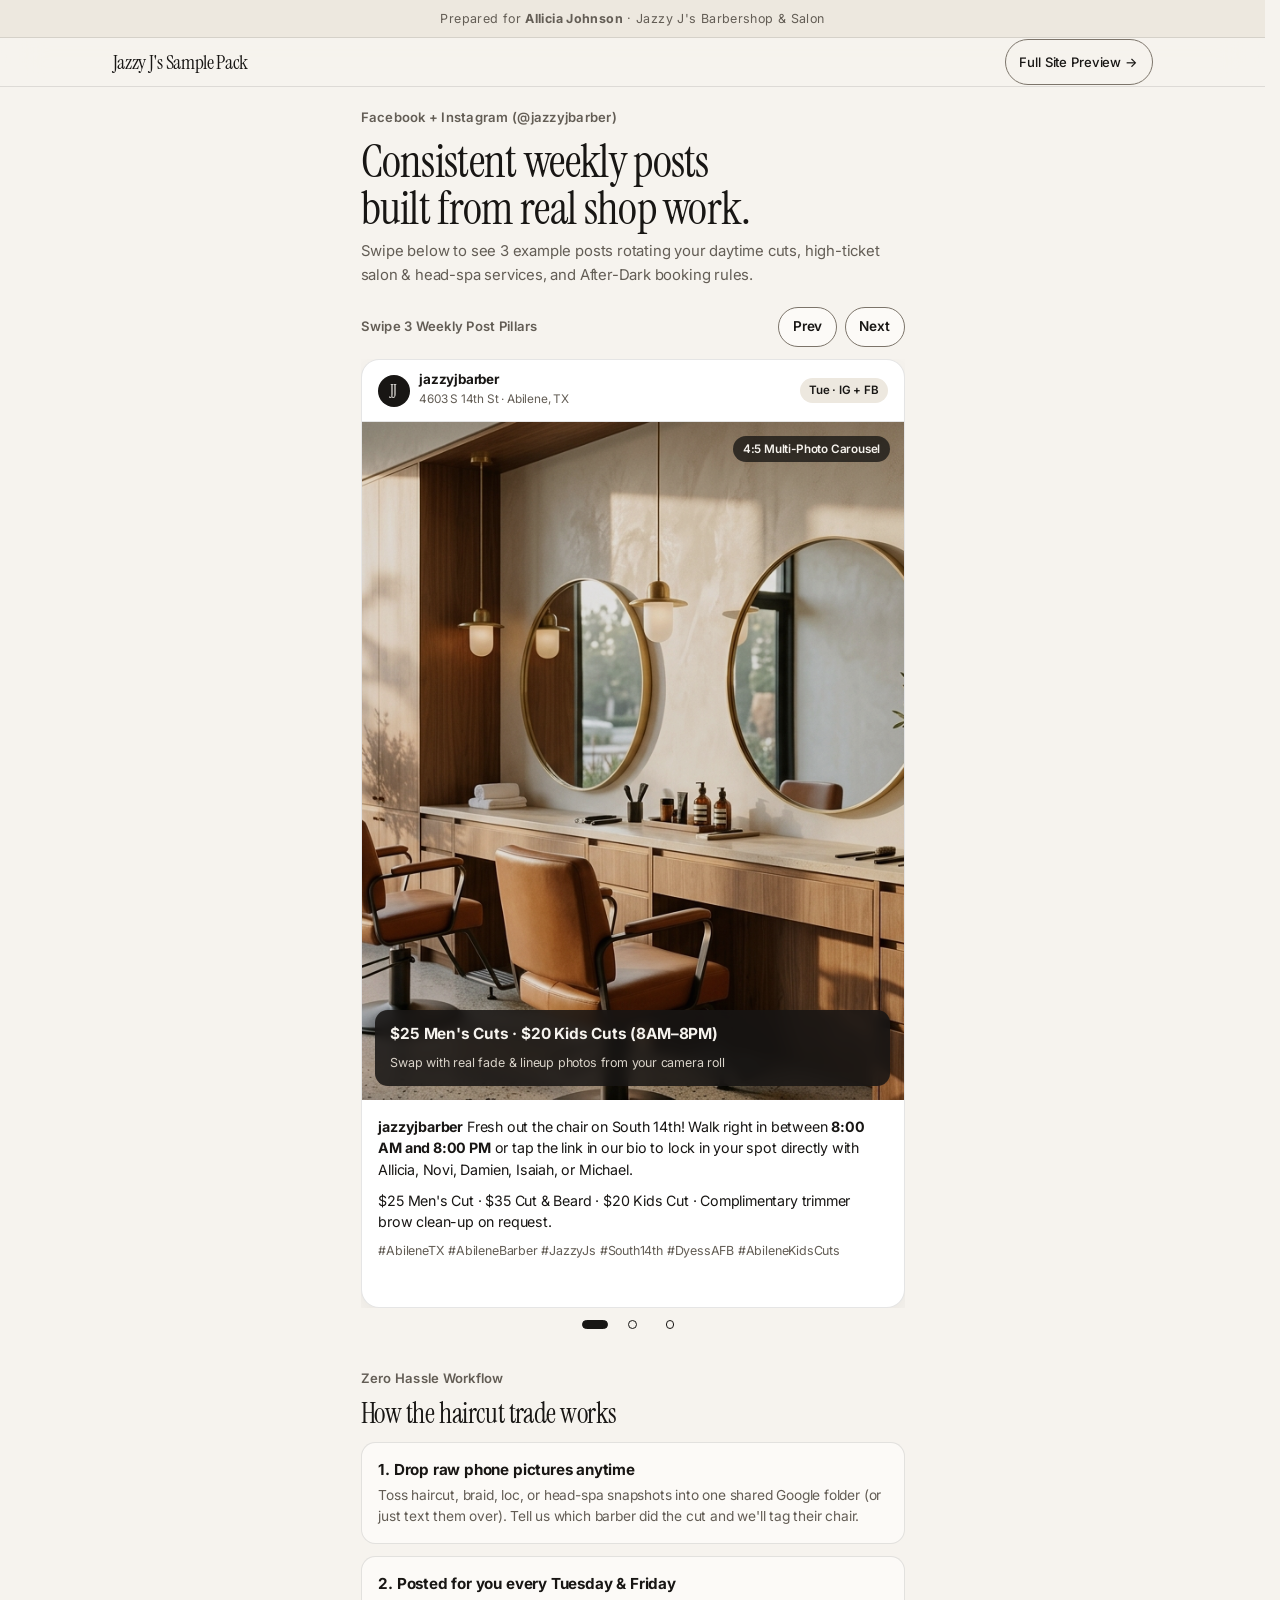
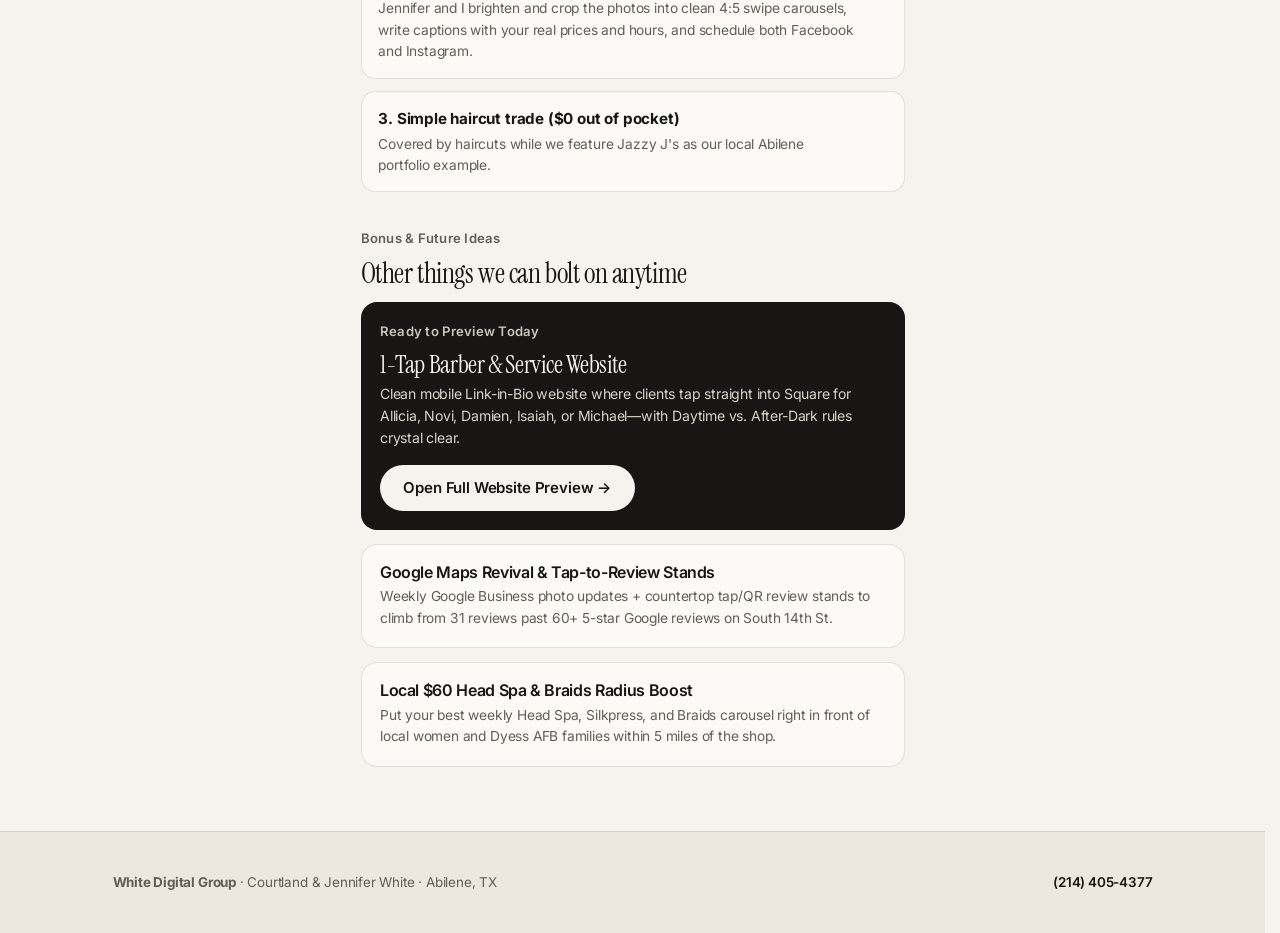
==== demo/index.html @ 2da17d3f "Publish Jazzy J mobile sample pack and website preview" ====
<!DOCTYPE html>
<html lang="en">
<head>
  <meta charset="utf-8">
  <meta name="color-scheme" content="light">
  <meta name="viewport" content="width=device-width, initial-scale=1.0">
  <meta name="robots" content="noindex, nofollow">
  <title>Jazzy J&#39;s Barbershop &amp; Salon — Social Media &amp; Growth Sample Pack</title>
  <link rel="preconnect" href="https://fonts.googleapis.com">
  <link rel="preconnect" href="https://fonts.gstatic.com" crossorigin>
  <link href="https://fonts.googleapis.com/css2?family=Instrument+Serif:ital@0;1&family=Inter:wght@400;500;600&display=swap" rel="stylesheet">
  <link rel="stylesheet" href="../static/styles.css">
  <style>
    .demo-shell {
      max-inline-size: 36rem;
      margin-inline: auto;
      padding: 1.25rem 1rem 4rem;
    }
    .demo-carousel {
      position: relative;
      margin-block: 1rem 1.75rem;
    }
    .demo-carousel-bar {
      display: flex;
      justify-content: space-between;
      align-items: center;
      gap: 0.75rem;
      margin-block-end: 0.75rem;
    }
    .demo-carousel-controls {
      display: flex;
      gap: 0.5rem;
    }
    .demo-carousel-controls button {
      min-inline-size: 2.5rem;
      min-block-size: 2.5rem;
      padding: 0.4rem 0.85rem;
      border-radius: 999px;
      border: 1px solid var(--border);
      background: var(--surface);
      color: var(--text);
      font-size: 0.85rem;
      font-weight: 600;
      cursor: pointer;
      touch-action: manipulation;
    }
    .demo-carousel-controls button:focus-visible,
    .demo-carousel-markers button:focus-visible {
      outline: 2px solid var(--text);
      outline-offset: 2px;
    }
    .demo-carousel-track {
      display: flex;
      gap: 1rem;
      overflow-x: auto;
      scroll-snap-type: x mandatory;
      overscroll-behavior-x: contain;
      touch-action: manipulation;
      scrollbar-width: none;
    }
    .demo-carousel-track::-webkit-scrollbar {
      display: none;
    }
    @media (prefers-reduced-motion: no-preference) {
      .demo-carousel-track {
        scroll-behavior: smooth;
      }
    }
    .demo-carousel-track > * {
      flex: 0 0 100%;
      scroll-snap-align: center;
      box-sizing: border-box;
    }
    .demo-carousel-track > :first-child {
      order: clamp(0, var(--current) - (var(--children-count, sibling-count()) - 3), 1);
    }
    .demo-carousel-track > :last-child {
      order: calc(-1 * clamp(0, 2 - var(--current), 1));
    }
    .social-mock-card {
      background: #ffffff;
      border: 1px solid var(--border-subtle);
      border-radius: 1.15rem;
      overflow: hidden;
      box-shadow: 0 8px 24px rgba(24, 22, 20, 0.06);
    }
    .social-mock-head {
      display: flex;
      justify-content: space-between;
      align-items: center;
      padding: 0.8rem 1rem;
      border-block-end: 1px solid var(--border-subtle);
      font-size: 0.84rem;
    }
    .social-avatar-row {
      display: flex;
      align-items: center;
      gap: 0.6rem;
    }
    .social-avatar {
      inline-size: 2rem;
      block-size: 2rem;
      border-radius: 999px;
      background: #181614;
      color: #f6f3ee;
      display: grid;
      place-items: center;
      font-family: "Instrument Serif", Georgia, serif;
      font-size: 1rem;
    }
    .social-channel-pill {
      font-size: 0.72rem;
      font-weight: 600;
      padding: 0.22rem 0.55rem;
      border-radius: 999px;
      background: var(--surface-alt);
      color: var(--text);
    }
    .social-photo-stage {
      position: relative;
      aspect-ratio: 4 / 5;
      background: #181614;
      overflow: hidden;
    }
    .social-photo-stage img {
      inline-size: 100%;
      block-size: 100%;
      object-fit: cover;
      display: block;
      opacity: 0.88;
    }
    .social-photo-badge {
      position: absolute;
      inset: auto 0.85rem 0.85rem 0.85rem;
      background: rgba(24, 22, 20, 0.86);
      color: #f6f3ee;
      padding: 0.75rem 0.95rem;
      border-radius: 0.8rem;
      backdrop-filter: blur(6px);
    }
    .social-photo-badge strong {
      display: block;
      font-size: 0.96rem;
      margin-block-end: 0.15rem;
    }
    .social-photo-badge span {
      font-size: 0.78rem;
      color: #d9d3c9;
    }
    .social-slide-chip {
      position: absolute;
      inset: 0.85rem 0.85rem auto auto;
      background: rgba(24, 22, 20, 0.78);
      color: #f6f3ee;
      font-size: 0.73rem;
      font-weight: 600;
      padding: 0.25rem 0.6rem;
      border-radius: 999px;
    }
    .social-caption-box {
      padding: 1rem 1.05rem 1.15rem;
      font-size: 0.89rem;
      line-height: 1.5;
      color: var(--text);
    }
    .social-caption-box p {
      margin-block: 0 0.6rem;
    }
    .social-tags {
      font-size: 0.78rem;
      color: var(--muted);
      margin-block: 0;
    }
    .demo-carousel-markers {
      display: flex;
      justify-content: center;
      align-items: center;
      gap: 0.35rem;
      margin-block-top: 0.75rem;
    }
    .demo-carousel-markers button {
      min-inline-size: 2rem;
      min-block-size: 2rem;
      padding: 0;
      border: 0;
      background: transparent;
      display: grid;
      place-items: center;
      cursor: pointer;
      touch-action: manipulation;
    }
    .demo-carousel-markers button::before {
      content: "";
      inline-size: 0.55rem;
      block-size: 0.55rem;
      border-radius: 999px;
      border: 1.5px solid #181614;
      background: transparent;
      transition: inline-size 0.18s ease, background-color 0.18s ease;
    }
    .demo-carousel-markers button[aria-current="true"]::before {
      inline-size: 1.6rem;
      background: #181614;
    }
    .sr-only {
      position: absolute;
      inline-size: 1px;
      block-size: 1px;
      padding: 0;
      margin: -1px;
      overflow: hidden;
      clip: rect(0, 0, 0, 0);
      white-space: nowrap;
      border: 0;
    }
    .step-list {
      list-style: none;
      padding: 0;
      margin: 0;
      display: grid;
      gap: 0.75rem;
    }
    .step-item {
      background: var(--surface);
      border: 1px solid var(--border-subtle);
      border-radius: 0.9rem;
      padding: 0.95rem 1.05rem;
    }
    .step-item strong {
      display: block;
      font-size: 0.95rem;
      margin-block-end: 0.2rem;
    }
    .step-item p {
      margin: 0;
      font-size: 0.86rem;
      color: var(--muted);
    }
    .idea-card {
      background: var(--surface);
      border: 1px solid var(--border-subtle);
      border-radius: 1rem;
      padding: 1.15rem;
      margin-block-end: 0.85rem;
    }
  </style>
</head>
<body class="editorial-salon">
  <div class="salon-ribbon">
    Prepared for <strong>Allicia Johnson</strong> &middot; Jazzy J&#39;s Barbershop &amp; Salon
  </div>

  <header class="site-header">
    <div class="header-inner">
      <span class="serif-display" style="font-size: 1.25rem;">Jazzy J's Sample Pack</span>
      <a class="btn-link btn-secondary" style="font-size: 0.82rem; padding: 0.45rem 0.85rem;" href="../index.html">Full Site Preview &rarr;</a>
    </div>
  </header>

  <main class="demo-shell">
    <section style="margin-block-end: 1.25rem;">
      <span class="eyebrow">Facebook + Instagram (@jazzyjbarber)</span>
      <h1 class="serif-display" style="font-size: clamp(2.1rem, 6vw, 2.85rem); margin-block-end: 0.5rem;">
        Consistent weekly posts built from real shop work.
      </h1>
      <p class="hint" style="margin: 0; font-size: 0.93rem;">
        Swipe below to see 3 example posts rotating your daytime cuts, high-ticket salon &amp; head-spa services, and After-Dark booking rules.
      </p>
    </section>

    <!-- Swipeable FB + IG Sample Post Carousel -->
    <section class="demo-carousel" aria-roledescription="carousel" aria-label="Sample weekly Facebook and Instagram posts">
      <div class="demo-carousel-bar">
        <span class="eyebrow" style="margin: 0;">Swipe 3 Weekly Post Pillars</span>
        <div class="demo-carousel-controls">
          <button type="button" data-direction="previous" aria-label="Previous sample post">Prev</button>
          <button type="button" data-direction="next" aria-label="Next sample post">Next</button>
        </div>
      </div>

      <div class="demo-carousel-track" tabindex="0" role="group" aria-label="Sample posts">
        <!-- Sample 1: Tuesday Daytime Cuts & 5 Chairs -->
        <article class="social-mock-card" role="group" aria-roledescription="slide" aria-label="1 of 3" data-marker-name="Go to sample post 1: Daytime Cuts">
          <div class="social-mock-head">
            <div class="social-avatar-row">
              <div class="social-avatar" aria-hidden="true">JJ</div>
              <div>
                <strong style="display:block; line-height:1.15;">jazzyjbarber</strong>
                <span style="font-size:0.74rem; color:var(--muted);">4603 S 14th St &middot; Abilene, TX</span>
              </div>
            </div>
            <span class="social-channel-pill">Tue &middot; IG + FB</span>
          </div>
          <div class="social-photo-stage">
            <img src="../static/images/jazzy_hero.jpg" width="1080" height="1350" alt="Grooming stations at Jazzy J's Barbershop and Salon">
            <span class="social-slide-chip">4:5 Multi-Photo Carousel</span>
            <div class="social-photo-badge">
              <strong>$25 Men's Cuts &middot; $20 Kids Cuts (8AM–8PM)</strong>
              <span> Swap with real fade &amp; lineup photos from your camera roll</span>
            </div>
          </div>
          <div class="social-caption-box">
            <p>
              <strong>jazzyjbarber</strong> Fresh out the chair on South 14th! Walk right in between <strong>8:00 AM and 8:00 PM</strong> or tap the link in our bio to lock in your spot directly with Allicia, Novi, Damien, Isaiah, or Michael.
            </p>
            <p>
              $25 Men's Cut &middot; $35 Cut &amp; Beard &middot; $20 Kids Cut &middot; Complimentary trimmer brow clean-up on request.
            </p>
            <p class="social-tags">#AbileneTX #AbileneBarber #JazzyJs #South14th #DyessAFB #AbileneKidsCuts</p>
          </div>
        </article>

        <!-- Sample 2: Friday High-Ticket Head Spa & Braids -->
        <article class="social-mock-card" role="group" aria-roledescription="slide" aria-label="2 of 3" data-marker-name="Go to sample post 2: Head Spa and Braids">
          <div class="social-mock-head">
            <div class="social-avatar-row">
              <div class="social-avatar" aria-hidden="true">JJ</div>
              <div>
                <strong style="display:block; line-height:1.15;">Jazzy J's Barbershop &amp; Salon</strong>
                <span style="font-size:0.74rem; color:var(--muted);">Facebook + Instagram Carousel</span>
              </div>
            </div>
            <span class="social-channel-pill">Fri &middot; IG + FB</span>
          </div>
          <div class="social-photo-stage">
            <img src="../static/images/jazzy_headspa.jpg" width="1080" height="1350" loading="lazy" alt="Botanical steam head spa basin and scalp ritual">
            <span class="social-slide-chip">High-Ticket Spotlight</span>
            <div class="social-photo-badge">
              <strong>$60 Botanical Steam Head Spa &amp; Braids</strong>
              <span> Spotlights Head Spa, Silkpress ($125+), Loc Retwists ($85+) &amp; Boho Braids</span>
            </div>
          </div>
          <div class="social-caption-box">
            <p>
              <strong>jazzyjbarber</strong> Ready to reset after a long week? Treat your scalp and crown to our 60-minute <strong>Botanical Steam Head Spa ($60)</strong>—warm aromatic steam, scalp exfoliation, tension massage, and deep conditioning.
            </p>
            <p>
              Also booking Starter Locs, Retwists ($85+), Silkpress ($125+), and Box &amp; Boho Braids at 4603 S 14th St. Reserve your chair at the link in bio.
            </p>
            <p class="social-tags">#AbileneHeadSpa #AbileneSalon #AbileneBraids #AbileneLocs #SilkpressAbilene #JazzyJs</p>
          </div>
        </article>

        <!-- Sample 3: Sunday After-Dark Shift Crew -->
        <article class="social-mock-card" role="group" aria-roledescription="slide" aria-label="3 of 3" data-marker-name="Go to sample post 3: Jazzy J After Dark">
          <div class="social-mock-head">
            <div class="social-avatar-row">
              <div class="social-avatar" aria-hidden="true">JJ</div>
              <div>
                <strong style="display:block; line-height:1.15;">jazzyjbarber</strong>
                <span style="font-size:0.74rem; color:var(--muted);">Featured on KTXS News</span>
              </div>
            </div>
            <span class="social-channel-pill">Sun &middot; IG + FB</span>
          </div>
          <div class="social-photo-stage">
            <img src="../static/images/jazzy_hero.jpg" width="1080" height="1350" loading="lazy" alt="Overnight appointment chair at Jazzy J's">
            <span class="social-slide-chip">8PM–8AM Rules Clear</span>
            <div class="social-photo-badge">
              <strong>Jazzy J After Dark (8:00 PM – 8:00 AM)</strong>
              <span> Strictly 24-hr advance online booking + prepayment (no walk-ins)</span>
            </div>
          </div>
          <div class="social-caption-box">
            <p>
              <strong>jazzyjbarber</strong> Working nights at Dyess AFB, Hendrick Health, or late shifts around Abilene? <strong>Jazzy J After Dark (8:00 PM – 8:00 AM)</strong> has you covered.
            </p>
            <p>
              Overnight hours are <strong>strictly by advance online appointment &amp; prepayment</strong> (booked 24 hrs ahead—no overnight walk-ins). $40 After Dark Men's Cut &middot; $55 Cut &amp; Beard &middot; Braids &amp; Locs available.
            </p>
            <p class="social-tags">#DyessAFB #HendrickHealth #AbileneNightShift #JazzyJAfterDark #AbileneBarber</p>
          </div>
        </article>
      </div>

      <p class="sr-only" role="status" aria-live="polite"></p>
      <nav class="demo-carousel-markers" aria-label="Choose a sample post"></nav>
    </section>

    <!-- Simple 3-Step Workflow -->
    <section style="margin-block-end: 2.25rem;">
      <span class="eyebrow">Zero Hassle Workflow</span>
      <h2 class="serif-display" style="font-size: 1.75rem; margin-block-end: 0.85rem;">How the haircut trade works</h2>
      <ul class="step-list">
        <li class="step-item">
          <strong>1. Drop raw phone pictures anytime</strong>
          <p>Toss haircut, braid, loc, or head-spa snapshots into one shared Google folder (or just text them over). Tell us which barber did the cut and we'll tag their chair.</p>
        </li>
        <li class="step-item">
          <strong>2. Posted for you every Tuesday &amp; Friday</strong>
          <p>Jennifer and I brighten and crop the photos into clean 4:5 swipe carousels, write captions with your real prices and hours, and schedule both Facebook and Instagram.</p>
        </li>
        <li class="step-item">
          <strong>3. Simple haircut trade ($0 out of pocket)</strong>
          <p>Covered by haircuts while we feature Jazzy J's as our local Abilene portfolio example.</p>
        </li>
      </ul>
    </section>

    <!-- "More Ideas" Bonus & Future Add-Ons -->
    <section>
      <span class="eyebrow">Bonus &amp; Future Ideas</span>
      <h2 class="serif-display" style="font-size: 1.75rem; margin-block-end: 0.85rem;">Other things we can bolt on anytime</h2>

      <div class="idea-card" style="background: #181614; color: #f6f3ee;">
        <span class="eyebrow" style="color: #c9c3ba;">Ready to Preview Today</span>
        <h3 class="serif-display" style="font-size: 1.55rem; color: #f6f3ee; margin-block-end: 0.35rem;">1-Tap Barber &amp; Service Website</h3>
        <p style="font-size: 0.88rem; color: #d9d3c9; margin-block-end: 1rem;">
          Clean mobile Link-in-Bio website where clients tap straight into Square for Allicia, Novi, Damien, Isaiah, or Michael—with Daytime vs. After-Dark rules crystal clear.
        </p>
        <a class="btn-link" style="background: #f6f3ee; color: #181614; font-weight: 600;" href="../index.html">Open Full Website Preview &rarr;</a>
      </div>

      <div class="idea-card">
        <h3 style="font-size: 1rem; margin-block-end: 0.25rem;">Google Maps Revival &amp; Tap-to-Review Stands</h3>
        <p class="hint" style="margin: 0; font-size: 0.86rem;">
          Weekly Google Business photo updates + countertop tap/QR review stands to climb from 31 reviews past 60+ 5-star Google reviews on South 14th St.
        </p>
      </div>

      <div class="idea-card" style="margin-block-end: 0;">
        <h3 style="font-size: 1rem; margin-block-end: 0.25rem;">Local $60 Head Spa &amp; Braids Radius Boost</h3>
        <p class="hint" style="margin: 0; font-size: 0.86rem;">
          Put your best weekly Head Spa, Silkpress, and Braids carousel right in front of local women and Dyess AFB families within 5 miles of the shop.
        </p>
      </div>
    </section>
  </main>

  <footer class="corp-footer">
    <div class="corp-footer-inner">
      <div><strong>White Digital Group</strong> &middot; Courtland &amp; Jennifer White &middot; Abilene, TX</div>
      <div><a href="tel:2144054377" style="font-weight:600;">(214) 405-4377</a></div>
    </div>
  </footer>

  <script type="module">
    const carousel = document.querySelector(".demo-carousel");
    if (carousel) {
      const track = carousel.querySelector(".demo-carousel-track");
      const slides = Array.from(track.children);
      const markersNav = carousel.querySelector(".demo-carousel-markers");
      const statusEl = carousel.querySelector('[role="status"]');
      const prevBtn = carousel.querySelector('[data-direction="previous"]');
      const nextBtn = carousel.querySelector('[data-direction="next"]');
      const prefersSmooth = () => window.matchMedia("(prefers-reduced-motion: no-preference)").matches;

      if (!CSS.supports("order: sibling-count()")) {
        track.style.setProperty("--children-count", String(slides.length));
      }

      const markers = slides.map((slide, idx) => {
        const btn = document.createElement("button");
        btn.type = "button";
        btn.setAttribute("aria-label", slide.dataset.markerName || `Go to slide ${idx + 1}`);
        if (idx === 0) btn.setAttribute("aria-current", "true");
        markersNav.append(btn);
        return btn;
      });

      let activeMarkerIdx = 0;
      let settledIdx = 0;
      let hasInitialized = false;
      let pendingTarget = null;
      let pendingRequestLeft = null;
      let queuedDirection = null;
      let rafPending = false;

      const setActiveMarker = (idx) => {
        if (idx === activeMarkerIdx) return;
        markers[activeMarkerIdx]?.removeAttribute("aria-current");
        markers[idx]?.setAttribute("aria-current", "true");
        activeMarkerIdx = idx;
      };

      const slideCenterOffset = (slide) => {
        const trackRect = track.getBoundingClientRect();
        const slideRect = slide.getBoundingClientRect();
        return (slideRect.left + slideRect.width / 2) - (trackRect.left + trackRect.width / 2);
      };

      const findNearestSlide = () => {
        let best = slides[0];
        let bestDist = Infinity;
        for (const slide of slides) {
          const dist = Math.abs(slideCenterOffset(slide));
          if (dist < bestDist) {
            bestDist = dist;
            best = slide;
          }
        }
        return best;
      };

      const getVisualOrderSlides = () =>
        slides.slice().sort((a, b) => a.getBoundingClientRect().left - b.getBoundingClientRect().left);

      const applyParkingState = (currentVal, lockOverflow) => {
        const anchor = pendingTarget || findNearestSlide();
        const beforeOffset = slideCenterOffset(anchor);
        track.style.scrollSnapType = "none";
        if (lockOverflow) track.style.overflowX = "hidden";
        if (currentVal === null) {
          track.style.setProperty("--current", "initial");
        } else {
          track.style.setProperty("--current", String(currentVal));
        }
        const afterOffset = slideCenterOffset(anchor);
        const delta = afterOffset - beforeOffset;
        if (Math.abs(delta) > 0.5) {
          track.scrollBy({ left: delta, behavior: "instant" });
        }
        track.style.scrollSnapType = "";
        if (lockOverflow) {
          requestAnimationFrame(() => {
            requestAnimationFrame(() => {
              track.style.overflowX = "";
            });
          });
        }
      };

      const scrollToSlide = (targetSlide) => {
        pendingTarget = targetSlide;
        pendingRequestLeft = track.scrollLeft;
        setActiveMarker(slides.indexOf(targetSlide));
        const offset = slideCenterOffset(targetSlide);
        track.scrollBy({
          left: offset,
          behavior: prefersSmooth() ? "smooth" : "instant",
        });
      };

      const stepByDirection = (dir) => {
        if (track.style.getPropertyValue("--current") === "initial") {
          queuedDirection = dir;
          return;
        }
        const visual = getVisualOrderSlides();
        const baseSlide = pendingTarget || findNearestSlide();
        const pos = visual.indexOf(baseSlide);
        const nextSlide = visual[(pos + dir + visual.length) % visual.length];
        if (nextSlide) scrollToSlide(nextSlide);
      };

      prevBtn?.addEventListener("click", () => stepByDirection(-1));
      nextBtn?.addEventListener("click", () => stepByDirection(1));

      markers.forEach((btn, idx) => {
        btn.addEventListener("click", () => {
          const targetSlide = slides[idx];
          const currentSlide = findNearestSlide();
          if (targetSlide === currentSlide && !pendingTarget) return;
          applyParkingState(null, false);
          scrollToSlide(targetSlide);
        });
      });

      track.addEventListener("scroll", () => {
        if (pendingTarget || rafPending) return;
        rafPending = true;
        requestAnimationFrame(() => {
          rafPending = false;
          if (pendingTarget) return;
          const nearest = findNearestSlide();
          setActiveMarker(slides.indexOf(nearest));
        });
      }, { passive: true });

      const onSettle = () => {
        if (pendingTarget && pendingRequestLeft !== null && Math.abs(track.scrollLeft - pendingRequestLeft) < 1) {
          return;
        }
        pendingTarget = null;
        pendingRequestLeft = null;
        const nearest = findNearestSlide();
        const idx = slides.indexOf(nearest);
        setActiveMarker(idx);

        const hasQueued = queuedDirection !== null;
        applyParkingState(idx, !hasInitialized ? false : !hasQueued);

        if (hasInitialized && idx !== settledIdx && statusEl) {
          statusEl.textContent = `Slide ${idx + 1} of ${slides.length}`;
        }
        settledIdx = idx;
        hasInitialized = true;

        if (hasQueued) {
          const dir = queuedDirection;
          queuedDirection = null;
          stepByDirection(dir);
        }
      };

      onSettle();

      if ("onscrollend" in window) {
        track.addEventListener("scrollend", onSettle);
      } else {
        let timer = 0;
        track.addEventListener("scroll", () => {
          clearTimeout(timer);
          timer = window.setTimeout(onSettle, 140);
        }, { passive: true });
      }
    }
  </script>
</body>
</html>
---- static/styles.css ----
@property --fade-start {
  syntax: "<length>";
  inherits: false;
  initial-value: 0px;
}

@property --fade-end {
  syntax: "<length>";
  inherits: false;
  initial-value: 0px;
}

:root {
  --bg-light: #fbfbfd;
  --bg-dark: #000000;
  --surface-light: #ffffff;
  --surface-dark: #141416;
  --surface-alt-light: #f5f5f7;
  --surface-alt-dark: #1d1d1f;
  --text-light: #1d1d1f;
  --text-dark: #f5f5f7;
  --muted-light: #6e6e73;
  --muted-dark: #a1a1a6;
  --border-subtle-light: rgba(0, 0, 0, 0.08);
  --border-subtle-dark: rgba(255, 255, 255, 0.12);
  --border-light: #86868b;
  --border-dark: #6e6e73;
  --accent-light: #1d1d1f;
  --accent-dark: #f5f5f7;
  --accent-contrast-light: #ffffff;
  --accent-contrast-dark: #1d1d1f;
  --link-light: #0066cc;
  --link-dark: #2997ff;

  --bg: var(--bg-light);
  --surface: var(--surface-light);
  --surface-alt: var(--surface-alt-light);
  --text: var(--text-light);
  --muted: var(--muted-light);
  --border-subtle: var(--border-subtle-light);
  --border: var(--border-light);
  --accent: var(--accent-light);
  --accent-contrast: var(--accent-contrast-light);
  --link: var(--link-light);
  --shadow-card: 0 2px 12px rgba(0, 0, 0, 0.03);
  --shadow-elevated: 0 16px 40px rgba(0, 0, 0, 0.08);
  --danger: #c9342b;

  @media (prefers-color-scheme: dark) {
    --bg: var(--bg-dark);
    --surface: var(--surface-dark);
    --surface-alt: var(--surface-alt-dark);
    --text: var(--text-dark);
    --muted: var(--muted-dark);
    --border-subtle: var(--border-subtle-dark);
    --border: var(--border-dark);
    --accent: var(--accent-dark);
    --accent-contrast: var(--accent-contrast-dark);
    --link: var(--link-dark);
    --shadow-card: 0 2px 12px rgba(0, 0, 0, 0.4);
    --shadow-elevated: 0 20px 48px rgba(0, 0, 0, 0.65);
    --danger: #ff6961;
  }

  @supports (color: light-dark(white, black)) {
    --bg: light-dark(var(--bg-light), var(--bg-dark));
    --surface: light-dark(var(--surface-light), var(--surface-dark));
    --surface-alt: light-dark(var(--surface-alt-light), var(--surface-alt-dark));
    --text: light-dark(var(--text-light), var(--text-dark));
    --muted: light-dark(var(--muted-light), var(--muted-dark));
    --border-subtle: light-dark(var(--border-subtle-light), var(--border-subtle-dark));
    --border: light-dark(var(--border-light), var(--border-dark));
    --accent: light-dark(var(--accent-light), var(--accent-dark));
    --accent-contrast: light-dark(var(--accent-contrast-light), var(--accent-contrast-dark));
    --link: light-dark(var(--link-light), var(--link-dark));
  }

  @media (prefers-contrast: more) {
    --border-subtle: var(--border);
    --muted: var(--text);
  }

  @media (forced-colors: active) {
    --bg: Canvas;
    --surface: Canvas;
    --surface-alt: Canvas;
    --text: CanvasText;
    --muted: GrayText;
    --border-subtle: CanvasText;
    --border: CanvasText;
    --accent: Highlight;
    --accent-contrast: HighlightText;
    --link: LinkText;
  }

  color-scheme: light dark;
  accent-color: var(--link);
}

*,
*::before,
*::after {
  box-sizing: border-box;
}

html {
  container-type: scroll-state;
  scrollbar-gutter: stable;
  scroll-behavior: smooth;
}

@media (prefers-reduced-motion: reduce) {
  html {
    scroll-behavior: auto;
  }
}

:target {
  scroll-margin-top: 4rem;
}

body {
  margin: 0;
  font-family: -apple-system, BlinkMacSystemFont, "SF Pro Text", "Inter", "Segoe UI", Roboto, Helvetica, Arial, sans-serif;
  font-size: 1.0625rem;
  line-height: 1.55;
  letter-spacing: -0.011em;
  text-align: start;
  background: var(--bg);
  color: var(--text);
  overflow-wrap: break-word;
  -webkit-font-smoothing: antialiased;
  -moz-osx-font-smoothing: grayscale;
}

a {
  color: var(--link);
  text-decoration: none;
}

a:hover {
  text-decoration: underline;
  text-underline-offset: 0.2em;
}

/* Architectural Display Typography (Apple / Editorial proportion, zero heavy 800-weight shouting) */
h1,
h2,
h3,
h4,
th {
  font-family: -apple-system, BlinkMacSystemFont, "SF Pro Display", "Inter", sans-serif;
  font-weight: 600;
  letter-spacing: -0.03em;
  line-height: 1.1;
  text-wrap: balance;
  margin-block: 0 0.65rem;
}

h1 {
  font-size: clamp(2.25rem, 1.5rem + 3.1vw, 4.15rem);
  letter-spacing: -0.036em;
  line-height: 1.05;
}

h2 {
  font-size: clamp(1.75rem, 1.3rem + 1.8vw, 2.85rem);
  letter-spacing: -0.032em;
  line-height: 1.08;
}

h3 {
  font-size: clamp(1.2rem, 1.06rem + 0.5vw, 1.45rem);
  letter-spacing: -0.022em;
  line-height: 1.2;
}

p {
  text-wrap: pretty;
  max-inline-size: 62ch;
  margin-block: 0 1rem;
}

/* Compact 48px Translucent Ribbon Navigation (navbar + content-first-noise-reduction guides) */
.site-header {
  border-block-end: 1px solid var(--border-subtle);
  background: color-mix(in oklab, var(--bg) 82%, transparent);
  backdrop-filter: saturate(180%) blur(20px);
  -webkit-backdrop-filter: saturate(180%) blur(20px);
  position: sticky;
  inset-block-start: 0;
  z-index: 30;
}

@media (prefers-reduced-motion: no-preference) {
  .site-header {
    transition: transform 0.24s cubic-bezier(0.25, 0.1, 0.25, 1);
  }
}

@container scroll-state((scrolled: bottom) and (scrollable: top)) {
  .site-header {
    transform: translateY(-100%);
  }
}

.site-header:focus-within {
  transform: none;
}

.site-header.is-hidden:not(:focus-within) {
  transform: translateY(-100%);
}

.site-header.is-measuring * {
  transition: none !important;
}

.header-inner {
  max-inline-size: 68rem;
  min-block-size: 3rem;
  margin-inline: auto;
  padding-inline: 1.5rem;
  display: flex;
  align-items: safe center;
  justify-content: space-between;
  gap: 1.5rem;
}

.header-inner > * {
  flex-shrink: 0;
  white-space: nowrap;
}

.site-logo {
  display: inline-flex;
  align-items: baseline;
  gap: 0.45rem;
  font-size: 0.95rem;
  font-weight: 600;
  letter-spacing: -0.02em;
  color: var(--text);
  text-decoration: none;
}

.site-logo:hover {
  text-decoration: none;
  opacity: 0.8;
}

.site-logo-sub {
  font-weight: 400;
  color: var(--muted);
  font-size: 0.86rem;
}

.site-header .menu-button {
  anchor-name: --menu-button;
  min-block-size: 2.15rem;
  padding: 0.3rem 0.85rem;
  font-size: 0.84rem;
}

.site-header .site-menu {
  list-style: none;
  padding: 0.65rem;
  border: 1px solid var(--border-subtle);
  border-radius: 0.9rem;
  background: var(--surface);
  color: var(--text);
  box-shadow: var(--shadow-elevated);
  position: fixed;
  inset: auto;
  inset-block-start: 3.35rem;
  inset-block-start: anchor(--menu-button bottom);
  inset-inline-end: 1rem;
  inline-size: min(80dvw, 17rem);
  max-inline-size: calc(100dvw - 2rem);
  block-size: fit-content;
  max-block-size: calc(100dvh - 5rem);
  margin-block-start: 0.4rem;
  overflow: auto;
}

[popover]:is(:popover-open, .\:popover-open) {
  display: block;
}

.site-menu li a {
  display: inline-flex;
  align-items: center;
  min-block-size: 2.35rem;
  padding: 0.25rem 0.55rem;
  border-radius: 0.4rem;
  color: var(--muted);
  text-decoration: none;
  font-size: 0.82rem;
  font-weight: 400;
  letter-spacing: -0.005em;
  transition: color 0.15s ease;
}

.site-menu li a:hover {
  color: var(--text);
  text-decoration: none;
}

/* Non-color indicator (underline + weight) for current page (navbar + color WCAG 1.4.1) */
.site-menu li a[aria-current="page"] {
  color: var(--text);
  font-weight: 600;
  text-decoration: underline;
  text-decoration-thickness: 1.5px;
  text-underline-offset: 0.35rem;
}

.site-header.is-wide .menu-button {
  display: none;
}

.site-header.is-wide .site-menu {
  position: static;
  display: flex;
  align-items: center;
  gap: 1.35rem;
  inline-size: auto;
  max-inline-size: none;
  block-size: auto;
  max-block-size: none;
  overflow: visible;
  margin: 0;
  padding: 0;
  border: 0;
  box-shadow: none;
  background: transparent;
}

.site-header.is-wide .site-menu::backdrop {
  display: none;
}

/* Layout Containers & Generous Architectural Cadence */
.container {
  max-inline-size: 56rem;
  margin-inline: auto;
  padding: 2.5rem 1.5rem 4.5rem;
}

.container-wide {
  max-inline-size: 68rem;
  margin-inline: auto;
  padding: 0 1.5rem 5rem;
}

.section-block {
  padding-block: 5.25rem;
  border-block-start: 1px solid var(--border-subtle);
}

.section-block-borderless {
  padding-block: 4.5rem;
}

.section-head {
  margin-block-end: 3rem;
}

.section-head-centered {
  text-align: center;
  max-inline-size: 46rem;
  margin-inline: auto;
  margin-block-end: 3.25rem;
}

.section-head-centered p {
  margin-inline: auto;
}

.eyebrow {
  display: block;
  font-size: 0.82rem;
  font-weight: 600;
  letter-spacing: 0.02em;
  color: var(--muted);
  margin-block-end: 0.65rem;
}

.hint {
  font-size: 0.95rem;
  line-height: 1.55;
  color: var(--muted);
}

/* Apple-Proportion Centered Editorial Hero */
.editorial-hero {
  padding-block: 5.75rem 4.25rem;
  padding-inline: 1.5rem;
  text-align: center;
  max-inline-size: 58rem;
  margin-inline: auto;
}

.editorial-hero .lead {
  font-size: clamp(1.125rem, 1.02rem + 0.45vw, 1.35rem);
  line-height: 1.48;
  color: var(--muted);
  max-inline-size: 46ch;
  margin-inline: auto;
  margin-block: 1.25rem 2.15rem;
}

.editorial-hero .btn-row {
  justify-content: center;
}

/* Quiet Architectural Metrics Strip (Hairline columns, zero boxes) */
.quiet-metrics {
  max-inline-size: 68rem;
  margin-inline: auto;
  padding: 2.25rem 1.5rem;
  border-block: 1px solid var(--border-subtle);
  display: grid;
  grid-template-columns: repeat(auto-fit, minmax(12rem, 1fr));
  gap: 2rem;
}

.metric-val {
  font-family: -apple-system, BlinkMacSystemFont, "SF Pro Display", "Inter", sans-serif;
  font-size: clamp(1.85rem, 1.5rem + 1vw, 2.5rem);
  font-weight: 600;
  letter-spacing: -0.035em;
  line-height: 1.08;
  color: var(--text);
  font-variant-numeric: tabular-nums;
}

.metric-label {
  font-size: 0.86rem;
  color: var(--muted);
  margin-block-start: 0.3rem;
}

/* Apple Bento Modules & Clean Surface Cards */
.bento-showcase {
  background: var(--surface-alt);
  border-radius: 1.5rem;
  overflow: clip;
  display: grid;
  grid-template-columns: repeat(auto-fit, minmax(min(100%, 22rem), 1fr));
  align-items: stretch;
  border: 1px solid var(--border-subtle);
}

.bento-media {
  inline-size: 100%;
  block-size: 100%;
  min-block-size: 20rem;
  aspect-ratio: 16 / 10;
  object-fit: cover;
  display: block;
}

.bento-copy {
  padding: clamp(2rem, 4vw, 3.25rem);
  display: flex;
  flex-direction: column;
  justify-content: center;
}

.bento-grid-3 {
  display: grid;
  grid-template-columns: repeat(auto-fit, minmax(18rem, 1fr));
  gap: 1.25rem;
}

.bento-tile {
  background: var(--surface-alt);
  border-radius: 1.35rem;
  padding: 2rem;
  border: 1px solid transparent;
}

.step-num {
  display: block;
  font-size: 0.78rem;
  font-weight: 600;
  color: var(--muted);
  margin-block-end: 0.9rem;
  font-variant-numeric: tabular-nums;
}

.card {
  background: var(--surface);
  border: 1px solid var(--border-subtle);
  border-radius: 1.25rem;
  padding: 1.85rem;
  margin-block-end: 1.25rem;
  container-type: inline-size;
}

.card-featured {
  border-color: var(--border);
  box-shadow: var(--shadow-card);
}

.badge {
  display: inline-block;
  font-size: 0.76rem;
  font-weight: 600;
  letter-spacing: 0.01em;
  color: var(--muted);
  padding: 0.22rem 0.65rem;
  border-radius: 980px;
  background: var(--surface-alt);
  border: 1px solid var(--border-subtle);
}

.banner-note {
  background: var(--surface-alt);
  color: var(--text);
  border: 1px solid var(--border-subtle);
  border-radius: 0.9rem;
  padding: 0.95rem 1.2rem;
  font-size: 0.95rem;
  font-weight: 500;
  margin-block-end: 1.5rem;
}

/* Subgrid-Aligned Architectural Pricing Tiers (css-layout + card guides) */
.pricing-subgrid {
  display: grid;
  grid-template-columns: repeat(auto-fit, minmax(18.5rem, 1fr));
  grid-auto-rows: auto 1fr auto;
  gap: 1.25rem;
  margin-block: 1rem 3rem;
}

.pricing-subgrid > article {
  grid-row: span 3;
  display: grid;
  grid-template-rows: auto 1fr auto;
  grid-template-rows: subgrid;
  gap: 1.35rem;
  margin-block-end: 0;
  padding: 2.15rem;
  border-radius: 1.5rem;
}

/* Matte Carbon Flagship Card (Solid architectural contrast, zero gradient, zero neon) */
.tier-card-carbon {
  background: #1d1d1f;
  color: #f5f5f7;
  border-color: #1d1d1f;
  box-shadow: var(--shadow-elevated);
}

@media (prefers-color-scheme: dark) {
  .tier-card-carbon {
    background: #f5f5f7;
    color: #1d1d1f;
    border-color: #f5f5f7;
  }
}

.tier-card-carbon h3,
.tier-card-carbon .price-big {
  color: inherit;
}

.tier-card-carbon .hint,
.tier-card-carbon .price-big small {
  color: #a1a1a6;
}

@media (prefers-color-scheme: dark) {
  .tier-card-carbon .hint,
  .tier-card-carbon .price-big small {
    color: #515154;
  }
}

.tier-card-carbon .badge {
  background: rgba(255, 255, 255, 0.12);
  color: #f5f5f7;
  border-color: transparent;
}

@media (prefers-color-scheme: dark) {
  .tier-card-carbon .badge {
    background: rgba(0, 0, 0, 0.08);
    color: #1d1d1f;
  }
}

.tier-card-carbon .btn-carbon-invert {
  background: #ffffff;
  color: #1d1d1f;
  border-color: #ffffff;
}

@media (prefers-color-scheme: dark) {
  .tier-card-carbon .btn-carbon-invert {
    background: #1d1d1f;
    color: #ffffff;
    border-color: #1d1d1f;
  }
}

.tier-grid {
  display: grid;
  grid-template-columns: repeat(auto-fit, minmax(18rem, 1fr));
  gap: 1.25rem;
  margin-block: 1.25rem 2rem;
}

.price-big {
  font-family: -apple-system, BlinkMacSystemFont, "SF Pro Display", "Inter", sans-serif;
  font-size: 2.75rem;
  font-weight: 600;
  letter-spacing: -0.038em;
  line-height: 1.05;
  margin-block: 0.75rem 0.45rem;
  font-variant-numeric: tabular-nums;
}

.price-big small {
  font-size: 0.92rem;
  font-weight: 400;
  color: var(--muted);
  letter-spacing: 0;
}

.feature-list {
  padding-inline-start: 1.15rem;
  margin-block: 0.4rem 0.75rem;
  font-size: 0.94rem;
  line-height: 1.5;
}

.feature-list li {
  margin-block-end: 0.55rem;
}

/* Split Proposal Configurator & Clean Architectural Summary Sheet */
.split-builder {
  display: grid;
  grid-template-columns: repeat(auto-fit, minmax(min(100%, 20rem), 1fr));
  gap: 1.75rem;
  align-items: start;
}

@media (min-width: 60rem) {
  .configurator-layout {
    grid-template-columns: 1.4fr 1fr;
    gap: 2.5rem;
  }
}

.quote-sticky {
  position: sticky;
  inset-block-start: 4.5rem;
}

.summary-sheet {
  background: var(--surface-alt);
  border: 1px solid var(--border-subtle);
  border-radius: 1.5rem;
  padding: 2.15rem;
}

.ledger-items {
  list-style: none;
  padding: 0;
  margin: 1rem 0 1.25rem;
  border-block-start: 1px solid var(--border-subtle);
}

.ledger-items li {
  display: flex;
  justify-content: space-between;
  gap: 0.75rem;
  padding-block: 0.65rem;
  border-block-end: 1px solid var(--border-subtle);
  font-size: 0.92rem;
  font-variant-numeric: tabular-nums;
}

/* Accessible Form Controls (WCAG 1.4.11 3:1 border contrast via --border) */
.form-group {
  margin-block-end: 1.2rem;
}

fieldset.form-group {
  border: 0;
  padding: 0;
  margin-inline: 0;
}

label,
legend {
  display: block;
  font-size: 0.88rem;
  font-weight: 600;
  margin-block-end: 0.45rem;
  color: var(--text);
}

input:not([type="radio"]):not([type="checkbox"]),
select,
textarea {
  font: inherit;
  font-size: 1rem;
  color: var(--text);
  background: var(--surface);
  border: 1px solid var(--border);
  border-radius: 0.75rem;
  padding: 0.72rem 0.9rem;
  inline-size: 100%;
  min-block-size: 2.9rem;
  transition: border-color 0.15s ease, box-shadow 0.15s ease;
}

input:not([type="radio"]):not([type="checkbox"]):focus,
select:focus,
textarea:focus {
  border-color: var(--link);
}

input:not([type="radio"]):not([type="checkbox"]):user-invalid,
select:user-invalid,
textarea:user-invalid {
  border-color: var(--danger);
}

.visually-hidden {
  position: absolute;
  clip-path: inset(50%);
  overflow: hidden;
  inline-size: 1px;
  block-size: 1px;
  margin: -1px;
  padding: 0;
  border: 0;
  white-space: nowrap;
}

textarea {
  min-block-size: 5.75rem;
  resize: vertical;
}

.radio-stack {
  display: grid;
  gap: 0.65rem;
  margin-block-start: 0.35rem;
}

/* Apple Hardware-Configurator Style Choice Cards (child-state-based-styling compliant) */
.radio-option,
.choice-card {
  --choice-bg: var(--surface);
  --choice-border: var(--border-subtle);
  display: flex;
  align-items: flex-start;
  gap: 0.8rem;
  min-block-size: 3.25rem;
  padding: 0.95rem 1.1rem;
  border: 2px solid var(--choice-border);
  border-radius: 0.9rem;
  background-color: var(--choice-bg);
  cursor: pointer;
  transition: border-color 0.15s ease, background-color 0.15s ease;
}

.radio-option:hover,
.choice-card:hover {
  --choice-border: var(--border);
}

.radio-option input,
.choice-card input {
  margin-block-start: 0.25rem;
  flex-shrink: 0;
}

.radio-option:has(input:checked),
.choice-card:has(input:checked) {
  --choice-border: var(--link);
  --choice-bg: color-mix(in oklab, var(--link) 4%, var(--surface));
}

.billing-cadence-box {
  --cadence-bg: transparent;
  padding: 0.85rem;
  border-radius: 1rem;
  background-color: var(--cadence-bg);
  transition: background-color 0.2s ease;
}

.billing-cadence-box:has(#bill-annual:checked) {
  --cadence-bg: var(--surface-alt);
}

@supports not selector(:has(*)) {
  .radio-option.is-active,
  .choice-card.is-active {
    --choice-border: var(--link);
    --choice-bg: var(--surface-alt);
  }
  .billing-cadence-box.is-active {
    --cadence-bg: var(--surface-alt);
  }
}

@media (forced-colors: active) {
  .radio-option:has(input:checked),
  .choice-card:has(input:checked) {
    outline: 2px solid Highlight;
  }
}

/* Pill & Architectural Buttons (Zero Gradients) */
.btn-row {
  display: flex;
  flex-wrap: wrap;
  flex-wrap: balance;
  align-items: center;
  gap: 0.85rem;
}

button,
.btn-link {
  font: inherit;
  font-size: 0.94rem;
  font-weight: 500;
  letter-spacing: -0.01em;
  min-block-size: 2.85rem;
  padding: 0.65rem 1.4rem;
  border-radius: 980px;
  border: 1px solid transparent;
  cursor: pointer;
  text-decoration: none;
  display: inline-flex;
  align-items: center;
  justify-content: center;
  gap: 0.4rem;
  transition: opacity 0.15s ease, background-color 0.15s ease, border-color 0.15s ease;
}

button:hover,
.btn-link:hover {
  text-decoration: none;
}

.btn-primary {
  background: var(--accent);
  color: var(--accent-contrast);
}

.btn-primary:hover {
  opacity: 0.86;
}

.btn-secondary {
  background: transparent;
  color: var(--text);
  border-color: var(--border);
}

.btn-secondary:hover {
  background: var(--surface-alt);
}

.btn-quiet-link {
  background: transparent;
  color: var(--link);
  padding-inline: 0.5rem;
  font-weight: 500;
}

.btn-quiet-link:hover {
  text-decoration: underline;
  text-underline-offset: 0.2em;
}

.btn-danger {
  background: transparent;
  color: var(--danger);
  border-color: var(--danger);
}

button:focus-visible,
input:focus-visible,
textarea:focus-visible,
select:focus-visible,
a:focus-visible,
.table-wrapper:focus-visible {
  outline: 2px solid var(--link);
  outline-offset: 2px;
}

@media (pointer: coarse) {
  input:not([type="radio"]):not([type="checkbox"]),
  select,
  button,
  .btn-link,
  .radio-option,
  .choice-card {
    min-block-size: 3.1rem;
  }
}

.status-box {
  margin-block-start: 0.75rem;
  padding: 0.8rem 1rem;
  border-radius: 0.75rem;
  background: var(--surface-alt);
  font-weight: 500;
}

.status-box:empty {
  display: none;
}

.media-preview {
  inline-size: 100%;
  max-inline-size: 24rem;
  border-radius: 0.9rem;
  border: 1px solid var(--border-subtle);
  display: block;
  margin-block-end: 0.85rem;
}

.kpi-grid {
  display: grid;
  grid-template-columns: repeat(auto-fit, minmax(11rem, 1fr));
  gap: 1rem;
  margin-block-end: 1.25rem;
}

.kpi-box {
  background: var(--surface-alt);
  border-radius: 1rem;
  padding: 1.15rem 1.25rem;
}

.kpi-value {
  font-family: -apple-system, BlinkMacSystemFont, "SF Pro Display", "Inter", sans-serif;
  font-size: 1.75rem;
  font-weight: 600;
  letter-spacing: -0.03em;
  font-variant-numeric: tabular-nums;
}

/* Responsive Data Tables (responsive-table guide compliant) */
.table-wrapper {
  overflow: auto;
  max-inline-size: 100%;
  max-block-size: min(38rem, 82dvh);
  container-type: inline-size;
  border: 1px solid var(--border-subtle);
  border-radius: 1.25rem;
  background: var(--surface);
}

.table-wrapper table {
  inline-size: 100%;
  border-collapse: separate;
  border-spacing: 0;
  text-align: start;
  font-size: 0.93rem;
}

.table-wrapper caption {
  text-align: start;
  font-weight: 600;
  font-size: 1rem;
  padding: 1.15rem 1.35rem;
  background: var(--surface-alt);
  border-block-end: 1px solid var(--border-subtle);
}

.table-wrapper th,
.table-wrapper td {
  padding: 0.95rem 1.35rem;
  border-block-end: 1px solid var(--border-subtle);
  white-space: nowrap;
}

.table-wrapper thead th {
  font-size: 0.8rem;
  font-weight: 600;
  color: var(--muted);
  background: var(--surface-alt);
}

.table-wrapper thead {
  position: sticky;
  inset-block-start: 0;
  z-index: 1;
}

.table-wrapper tbody th {
  position: sticky;
  inset-inline-start: 0;
  background: var(--surface);
  font-weight: 500;
}

.table-row-highlight th,
.table-row-highlight td {
  background: var(--surface-alt);
  font-weight: 600;
}

@container (width < 640px) {
  .table-wrapper table,
  .table-wrapper thead,
  .table-wrapper tbody,
  .table-wrapper tr,
  .table-wrapper th,
  .table-wrapper td {
    display: block;
    white-space: normal;
  }

  .table-wrapper thead {
    display: none;
  }

  .table-wrapper tr {
    margin: 0.75rem;
    border: 1px solid var(--border-subtle);
    border-radius: 0.8rem;
    overflow: clip;
  }

  .table-wrapper tbody th {
    position: sticky;
    inset-block-start: 0;
    z-index: 2;
    background: var(--surface-alt);
  }

  .table-wrapper td:nth-child(2)::before {
    content: var(--label-2, "") ": ";
    font-weight: 600;
  }

  .table-wrapper td:nth-child(3)::before {
    content: var(--label-3, "") ": ";
    font-weight: 600;
  }

  .table-wrapper td:nth-child(4)::before {
    content: var(--label-4, "") ": ";
    font-weight: 600;
  }
}

.quote-line {
  display: flex;
  justify-content: space-between;
  gap: 0.75rem;
  padding-block: 0.55rem;
  border-block-end: 1px solid var(--border-subtle);
  font-size: 0.94rem;
  font-variant-numeric: tabular-nums;
}

/* Native Modal Dialog Rules */
dialog[open] {
  max-inline-size: 32rem;
  inline-size: calc(100% - 2rem);
  border: 1px solid var(--border-subtle);
  border-radius: 1.25rem;
  padding: 1.75rem;
  background: var(--surface);
  color: var(--text);
  box-shadow: var(--shadow-elevated);
}

dialog:modal {
  overscroll-behavior: contain;
}

dialog::backdrop {
  overflow: hidden;
  overscroll-behavior: contain;
  background-color: rgba(0, 0, 0, 0.45);
  backdrop-filter: blur(6px);
}

/* Subtle Status Indicators (Shape + Text, Zero Cartoon Colors) */
.traffic-pill {
  display: inline-flex;
  align-items: center;
  gap: 0.4rem;
  padding: 0.25rem 0.7rem;
  border-radius: 980px;
  font-size: 0.8rem;
  font-weight: 600;
  border: 1px solid currentColor;
}

.traffic-green {
  color: light-dark(#1b6e32, #66d482);
  background: light-dark(#f2faf4, #0f2615);
}

.traffic-yellow {
  color: light-dark(#8a5300, #f5bd58);
  background: light-dark(#fcf7ed, #291c05);
}

.traffic-red {
  color: light-dark(#b3261e, #f28b82);
  background: light-dark(#fdf2f2, #2b0f0e);
}

.client-health-grid {
  display: grid;
  grid-template-columns: repeat(auto-fit, minmax(21rem, 1fr));
  gap: 1.25rem;
  margin-block: 1rem 2rem;
}

.copy-source-box {
  background: var(--surface-alt);
  border: 1px solid var(--border-subtle);
  border-radius: 0.75rem;
  padding: 0.8rem 0.95rem;
  white-space: pre-wrap;
  overflow-wrap: anywhere;
  font-size: 0.9rem;
  margin-block: 0.45rem 0.8rem;
}

/* Native Details Accordion */
.accordion > details,
details.disclosure {
  border: 1px solid var(--border-subtle);
  border-radius: 1.1rem;
  background: var(--surface);
  margin-block-end: 0.85rem;
}

.accordion > details > summary,
details.disclosure > summary {
  list-style: none;
  display: flex;
  align-items: center;
  gap: 0.6ch;
  min-block-size: 3.1rem;
  padding: 0.95rem 1.25rem;
  font-weight: 600;
  font-size: 0.98rem;
}

.accordion > details > summary::-webkit-details-marker,
details.disclosure > summary::-webkit-details-marker {
  display: none;
}

summary:where(:not([aria-disabled="true"])) {
  cursor: pointer;
}

summary:where(:not([aria-disabled="true"])):hover {
  background: var(--surface-alt);
  border-radius: 1.1rem;
}

.accordion > details > summary::before,
details.disclosure > summary::before {
  content: "";
  inline-size: 1em;
  block-size: 1em;
  flex-shrink: 0;
  background-color: currentColor;
  mask: url("data:image/svg+xml,%3Csvg xmlns='http://www.w3.org/2000/svg' viewBox='0 0 24 24' fill='none' stroke='black' stroke-width='2.2' stroke-linecap='round' stroke-linejoin='round'%3E%3Cpath d='m6 9 6 6 6-6'/%3E%3C/svg%3E") no-repeat center / contain;
  rotate: -90deg;
}

.accordion > details[open] > summary::before,
details.disclosure[open] > summary::before {
  rotate: 0deg;
}

@media (prefers-reduced-motion: no-preference) {
  .accordion > details > summary::before,
  details.disclosure > summary::before {
    transition: rotate 0.2s ease;
  }
}

.disclosure-body {
  padding: 0.75rem 1.25rem 1.35rem;
  border-block-start: 1px solid var(--border-subtle);
}

/* Copy Button + Live Status Bubble */
.copy {
  position: relative;
  display: inline-flex;
  align-items: center;
  gap: 0.4rem;
}

.copy-button {
  min-inline-size: 1.5rem;
  gap: 0.45rem;
}

.copy-icon {
  inline-size: 1em;
  block-size: 1em;
  flex-shrink: 0;
  background-color: currentColor;
  mask: url("data:image/svg+xml,%3Csvg xmlns='http://www.w3.org/2000/svg' viewBox='0 0 24 24' fill='none' stroke='black' stroke-width='2' stroke-linecap='round' stroke-linejoin='round'%3E%3Crect width='14' height='14' x='8' y='8' rx='2' ry='2'/%3E%3Cpath d='M4 16c-1.1 0-2-.9-2-2V4c0-1.1.9-2 2-2h10c1.1 0 2 .9 2 2'/%3E%3C/svg%3E") no-repeat center / contain;
}

.copy-button[data-copied] .copy-icon {
  mask: url("data:image/svg+xml,%3Csvg xmlns='http://www.w3.org/2000/svg' viewBox='0 0 24 24' fill='none' stroke='black' stroke-width='2.4' stroke-linecap='round' stroke-linejoin='round'%3E%3Cpath d='M20 6 9 17l-5-5'/%3E%3C/svg%3E") no-repeat center / contain;
}

.copy .tip {
  font-size: 0.8rem;
  font-weight: 600;
  padding: 0.2rem 0.55rem;
  border-radius: 0.4rem;
  background: var(--accent);
  color: var(--accent-contrast);
  opacity: 0;
  pointer-events: none;
  transition: opacity 0.15s ease-out;
}

.copy-button[data-copied] + .tip,
.copy-button[data-failed] + .tip {
  opacity: 1;
}

.corp-footer {
  border-block-start: 1px solid var(--border-subtle);
  background: var(--surface-alt);
  padding-block: 2.5rem;
  font-size: 0.84rem;
  color: var(--muted);
}

.corp-footer-inner {
  max-inline-size: 68rem;
  margin-inline: auto;
  padding-inline: 1.5rem;
  display: flex;
  flex-wrap: wrap;
  justify-content: space-between;
  align-items: center;
  gap: 1rem;
}

/* ==========================================================================
   Jazzy J's Architectural Salon & Grooming House (/site/jazzy-j)
   Warm Alabaster, Honed Travertine & Espresso Editorial Palette (Aesop / Fellow Barber)
   ========================================================================== */
.editorial-salon {
  --bg: #f6f3ee;
  --surface: #fcfaf7;
  --surface-alt: #ede8df;
  --text: #181614;
  --muted: #635d55;
  --border-subtle: rgba(24, 22, 20, 0.11);
  --border: #7c746a;
  --accent: #181614;
  --accent-contrast: #f6f3ee;
  --link: #181614;
  color-scheme: light;
  background: var(--bg);
  color: var(--text);
}

.editorial-salon .serif-display {
  font-family: "Instrument Serif", "Playfair Display", Georgia, serif;
  font-weight: 400;
  letter-spacing: -0.015em;
  line-height: 1.04;
}

.salon-ribbon {
  border-block-end: 1px solid var(--border-subtle);
  font-size: 0.78rem;
  letter-spacing: 0.03em;
  color: var(--muted);
  padding: 0.55rem 1.5rem;
  text-align: center;
  background: var(--surface-alt);
}

.salon-hero-grid {
  max-inline-size: 68rem;
  margin-inline: auto;
  padding: 3.75rem 1.5rem 4.25rem;
  display: grid;
  grid-template-columns: repeat(auto-fit, minmax(min(100%, 22rem), 1fr));
  gap: 3rem;
  align-items: center;
}

.salon-photo-frame {
  inline-size: 100%;
  aspect-ratio: 16 / 10;
  object-fit: cover;
  border-radius: 1.15rem;
  display: block;
}

.salon-spa-frame {
  inline-size: 100%;
  aspect-ratio: 4 / 3;
  object-fit: cover;
  border-radius: 1.15rem;
  display: block;
}

.salon-hours-band {
  background: #181614;
  color: #f6f3ee;
  border-radius: 1.35rem;
  padding: clamp(2rem, 4vw, 3rem);
  display: grid;
  grid-template-columns: repeat(auto-fit, minmax(min(100%, 19rem), 1fr));
  gap: 2.5rem;
}

.salon-hours-band h3 {
  color: #f6f3ee;
}

.salon-hours-band p {
  color: #c9c3ba;
}

.salon-ledger-grid {
  display: grid;
  grid-template-columns: repeat(auto-fit, minmax(19rem, 1fr));
  gap: 2.5rem;
}

.salon-menu-col h3 {
  padding-block-end: 0.75rem;
  border-block-end: 1px solid var(--text);
  margin-block-end: 0.5rem;
}

.salon-menu-row {
  display: flex;
  justify-content: space-between;
  align-items: baseline;
  gap: 1rem;
  padding-block: 0.75rem;
  border-block-end: 1px solid var(--border-subtle);
  font-size: 0.95rem;
  font-variant-numeric: tabular-nums;
}

.salon-price {
  font-family: "Instrument Serif", Georgia, serif;
  font-size: 1.2rem;
  color: var(--text);
  flex-shrink: 0;
}

.chair-grid {
  display: grid;
  grid-template-columns: repeat(auto-fit, minmax(12.5rem, 1fr));
  gap: 1.25rem;
}

.chair-card {
  background: var(--surface);
  border: 1px solid var(--border-subtle);
  border-radius: 1rem;
  padding: 1.5rem;
  display: flex;
  flex-direction: column;
  justify-content: space-between;
}

.chair-monogram {
  font-family: "Instrument Serif", Georgia, serif;
  font-size: 1.65rem;
  color: var(--muted);
  margin-block-end: 0.75rem;
}

/* Scannable 2-Chip Hero Hours Spec (Zero Paragraph Wall) */
.salon-spec-strip {
  list-style: none;
  padding: 0;
  margin-block: 1.35rem 2rem;
  display: grid;
  gap: 0.65rem;
  font-size: 0.94rem;
}

.salon-spec-strip li {
  display: flex;
  flex-wrap: wrap;
  align-items: baseline;
  gap: 0.5rem;
  padding: 0.65rem 0.95rem;
  border-radius: 0.75rem;
  background: var(--surface);
  border: 1px solid var(--border-subtle);
}

/* Single-Row Scrollable Tabbed Service Directory (tabs + search-hidden-content guides) */
.service-tabs {
  margin-block-top: 0.5rem;
}

.service-tablist {
  display: flex;
  align-items: center;
  gap: 0.25rem;
  overflow-x: auto;
  scrollbar-width: none;
  scroll-snap-type: inline proximity;
  border-block-end: 1px solid var(--border-subtle);
  --fade-size: 2.5rem;
  --fade-dir: right;
  --fade-start-pos: 0;
  --fade-end-pos: 100%;
  scroll-padding-inline: var(--fade-size);
  mask:
    linear-gradient(black, black) no-clip subtract,
    linear-gradient(to var(--fade-dir), black, transparent) var(--fade-start-pos) 0 / var(--fade-start) 100% no-repeat no-clip,
    linear-gradient(to var(--fade-dir), transparent, black) var(--fade-end-pos) 0 / var(--fade-end) 100% no-repeat no-clip;
  animation: reveal-fade-start linear both, hide-fade-end linear both;
  animation-timeline: scroll(self inline);
  animation-range: 0 var(--fade-size), calc(100% - var(--fade-size)) 100%;
  transition: --fade-start 0.2s, --fade-end 0.2s;
}

.service-tablist::-webkit-scrollbar {
  display: none;
}

.service-tablist:dir(rtl) {
  --fade-dir: left;
  --fade-start-pos: 100%;
  --fade-end-pos: 0;
}

.service-tablist.more-start {
  --fade-start: var(--fade-size);
}

.service-tablist.more-end {
  --fade-end: var(--fade-size);
}

@keyframes reveal-fade-start {
  to {
    --fade-start: var(--fade-size);
  }
}

@keyframes hide-fade-end {
  from {
    --fade-end: var(--fade-size);
  }
}

.service-tablist [role="tab"] {
  flex: none;
  scroll-snap-align: start;
  position: relative;
  border-radius: 0;
  border: 0;
  background: transparent;
  color: var(--muted);
  font-size: 0.95rem;
  font-weight: 500;
  padding: 0.85rem 1.1rem;
  min-block-size: 3rem;
}

.service-tablist [role="tab"]:hover {
  color: var(--text);
  background: transparent;
}

/* Styled strictly from aria-selected with zero dimension change + border pseudo-element (WCAG 1.4.1 & forced-colors safe) */
.service-tablist [role="tab"][aria-selected="true"] {
  color: var(--accent);
}

.service-tablist [role="tab"][aria-selected="true"]::after {
  content: "";
  position: absolute;
  inset: auto 0 0;
  border-block-end: 2.5px solid var(--accent);
}

/* Stack all tabpanels in 1 grid cell with zero box styles on [role="tabpanel"] itself so hidden="until-found" leaves zero empty strip */
.service-panels-stack {
  display: grid;
}

.service-panels-stack > [role="tabpanel"] {
  grid-area: 1 / 1;
  margin: 0;
  padding: 0;
  border: 0;
  background: transparent;
}

.service-panel-inner {
  padding-block-start: 1.5rem;
}

.service-cat-note {
  font-size: 0.88rem;
  color: var(--muted);
  margin-block: 0 1.15rem;
}

.service-book-list {
  list-style: none;
  padding: 0;
  margin: 0;
  display: grid;
  grid-template-columns: repeat(auto-fit, minmax(min(100%, 24rem), 1fr));
  gap: 0.65rem 1.5rem;
}

.service-book-row {
  display: flex;
  justify-content: space-between;
  align-items: center;
  gap: 1rem;
  min-block-size: 3.35rem;
  padding: 0.8rem 1.05rem;
  border-radius: 0.85rem;
  background: var(--surface);
  border: 1px solid var(--border-subtle);
  color: var(--text);
  text-decoration: none;
  transition: border-color 0.15s ease, background-color 0.15s ease;
}

.service-book-row:hover {
  border-color: var(--border);
  background: var(--surface-alt);
  text-decoration: none;
}

.service-row-meta {
  display: flex;
  flex-direction: column;
  gap: 0.12rem;
}

.service-row-name {
  font-weight: 500;
  font-size: 0.96rem;
}

.service-row-dur {
  font-size: 0.8rem;
  color: var(--muted);
}

.service-row-cta {
  display: inline-flex;
  align-items: center;
  gap: 0.75rem;
  flex-shrink: 0;
  font-variant-numeric: tabular-nums;
}

.service-book-pill {
  font-size: 0.78rem;
  font-weight: 600;
  padding: 0.28rem 0.7rem;
  border-radius: 980px;
  border: 1px solid var(--border);
  color: var(--text);
}

.service-book-row:hover .service-book-pill {
  background: var(--accent);
  color: var(--accent-contrast);
  border-color: var(--accent);
}

/* ==========================================================================
   Executive Partner Briefing Deck & Interactive Simulator (slider guide)
   ========================================================================== */
.deck-toolbar {
  position: sticky;
  inset-block-start: 3.6rem;
  z-index: 20;
  background: color-mix(in oklab, var(--bg) 92%, transparent);
  backdrop-filter: blur(12px);
  border-block-end: 1px solid var(--border-subtle);
  padding-block: 0.65rem;
}

.deck-toolbar-inner {
  max-inline-size: 74rem;
  margin-inline: auto;
  padding-inline: clamp(1.25rem, 4vw, 2.5rem);
  display: flex;
  flex-wrap: wrap;
  align-items: center;
  justify-content: space-between;
  gap: 0.75rem;
}

.deck-progress-label {
  font-size: 0.84rem;
  font-weight: 600;
  letter-spacing: 0.02em;
  color: var(--muted);
  font-variant-numeric: tabular-nums;
}

.briefing-deck.is-slide-mode .deck-slide {
  display: none;
}

.briefing-deck.is-slide-mode .deck-slide.is-current-slide {
  display: block;
  min-block-size: 68dvh;
}

.deck-slide-header {
  display: flex;
  flex-wrap: wrap;
  align-items: baseline;
  justify-content: space-between;
  gap: 0.5rem;
  margin-block-end: 0.75rem;
}

.callout-honest {
  border-inline-start: 3px solid var(--text);
  padding: 1.15rem 1.35rem;
  background: var(--surface-alt);
  border-radius: 0 0.9rem 0.9rem 0;
  margin-block: 1.25rem;
}

.chart-frame {
  border: 1px solid var(--border-subtle);
  border-radius: 1.25rem;
  padding: clamp(1.25rem, 3vw, 2rem);
  background: var(--surface);
  margin-block-top: 1.5rem;
}

.chart-svg {
  inline-size: 100%;
  block-size: auto;
  display: block;
}

/* Native Accessible Range Slider (slider guide compliant: separate vendor blocks, >=3:1 contrast) */
input[type="range"].deck-slider {
  --slider-track-size: 0.5rem;
  --slider-thumb-size: 1.35rem;
  --slider-track-radius: 999px;
  --slider-thumb-radius: 50%;
  --slider-track-color: #8e8a84;
  --slider-fill-color: var(--accent);
  --slider-thumb-color: var(--slider-fill-color);
  --slider-direction: to right;
  --attr-min: attr(min type(<number>), 0);
  --attr-max: attr(max type(<number>), 100);
  --control-value: attr(value type(<number>), 30);
  --slider-progress: calc(
    progress(var(--control-value), var(--attr-min), var(--attr-max)) * 100%
  );
  appearance: none;
  inline-size: 100%;
  block-size: 2.5rem;
  margin: 0;
  padding: 0;
  border: 0;
  border-radius: 0;
  background: transparent;
  cursor: pointer;
}

input[type="range"].deck-slider:dir(rtl) {
  --slider-direction: to left;
}

@supports not (opacity: progress(1, 0, 100)) {
  input[type="range"].deck-slider {
    --slider-progress: calc(
      (var(--control-value) - var(--attr-min)) /
      (var(--attr-max) - var(--attr-min)) * 100%
    );
  }
}

input[type="range"].deck-slider::-webkit-slider-runnable-track {
  block-size: var(--slider-track-size);
  border: 0;
  border-radius: var(--slider-track-radius);
  background: linear-gradient(
    var(--slider-direction),
    var(--slider-fill-color) var(--slider-progress),
    var(--slider-track-color) var(--slider-progress)
  );
}

input[type="range"].deck-slider::-webkit-slider-thumb {
  -webkit-appearance: none;
  appearance: none;
  inline-size: var(--slider-thumb-size);
  block-size: var(--slider-thumb-size);
  margin-block-start: calc((var(--slider-track-size) - var(--slider-thumb-size)) / 2);
  border: 2px solid var(--surface);
  border-radius: var(--slider-thumb-radius);
  background: var(--slider-thumb-color);
}

input[type="range"].deck-slider::-moz-range-track {
  block-size: var(--slider-track-size);
  border: 0;
  border-radius: var(--slider-track-radius);
  background: var(--slider-track-color);
}

input[type="range"].deck-slider::-moz-range-progress {
  block-size: var(--slider-track-size);
  border-radius: var(--slider-track-radius);
  background: var(--slider-fill-color);
}

input[type="range"].deck-slider::-moz-range-thumb {
  inline-size: var(--slider-thumb-size);
  block-size: var(--slider-thumb-size);
  border: 2px solid var(--surface);
  border-radius: var(--slider-thumb-radius);
  background: var(--slider-thumb-color);
}

input[type="range"].deck-slider:focus-visible {
  outline: 2px solid var(--slider-fill-color);
  outline-offset: 4px;
}

@media print {
  .site-header,
  .deck-toolbar,
  .no-print {
    display: none !important;
  }
  .briefing-deck.is-slide-mode .deck-slide {
    display: block !important;
    min-block-size: 0 !important;
    page-break-inside: avoid;
    break-inside: avoid;
  }
}

/* ==========================================================================
   Condensed 3-Minute Click-Through Pitch Stage (/pitch — natural-interactions)
   ========================================================================== */
.pitch-stage-body :where(button) {
  transition: box-shadow 150ms ease-out, scale 150ms ease-out, background-color 150ms ease-out, border-color 150ms ease-out;
}

.pitch-stage-body button:active:not(:disabled) {
  scale: 0.97;
}

.pitch-stage-body :where(a, button):focus-visible {
  outline: 2px solid CanvasText;
  outline-offset: 3px;
}

.pitch-step-nav {
  display: flex;
  align-items: center;
  gap: 0.35rem;
  overflow-x: auto;
  scroll-snap-type: x mandatory;
  max-inline-size: 100%;
  scrollbar-width: none;
}

.pitch-step-pill {
  flex: 0 0 auto;
  scroll-snap-align: start;
  appearance: none;
  border: 1px solid var(--border-subtle);
  background: transparent;
  color: var(--muted);
  font-family: inherit;
  font-size: 0.78rem;
  font-weight: 500;
  padding: 0.38rem 0.75rem;
  border-radius: 980px;
  cursor: pointer;
}

.pitch-step-pill:hover {
  border-color: var(--border);
  color: var(--text);
}

.pitch-step-pill.is-active {
  background: var(--accent);
  color: var(--accent-contrast);
  border-color: var(--accent);
  font-weight: 600;
}

.pitch-stage {
  max-inline-size: 66rem;
  margin-inline: auto;
  padding-inline: clamp(1.25rem, 4vw, 2.5rem);
  min-block-size: calc(100dvh - 4rem);
  display: flex;
  flex-direction: column;
  justify-content: space-between;
  padding-block: clamp(2rem, 5dvh, 3.75rem) 2rem;
}

.pitch-slide {
  margin-block: auto;
}

@media (prefers-reduced-motion: no-preference) {
  .pitch-slide.is-active {
    animation: pitch-slide-in 220ms ease-out both;
  }
}

@keyframes pitch-slide-in {
  from {
    opacity: 0;
    translate: 0 8px;
  }
}

.pitch-headline {
  font-size: clamp(1.85rem, 3.6vw, 2.75rem);
  line-height: 1.12;
  letter-spacing: -0.032em;
  max-inline-size: 24ch;
  margin-block: 0.55rem 0.5rem;
}

.pitch-compare-stack {
  display: grid;
  gap: 0.85rem;
}

.pitch-compare-row {
  display: flex;
  flex-wrap: wrap;
  justify-content: space-between;
  align-items: center;
  gap: 0.75rem;
  padding: 1.15rem 1.4rem;
  border: 1px solid var(--border-subtle);
  border-radius: 1rem;
  background: var(--surface);
}

.pitch-compare-win {
  border: 2px solid var(--text);
  background: var(--surface-alt);
}

.pitch-footer-nav {
  display: flex;
  align-items: center;
  justify-content: space-between;
  gap: 1rem;
  padding-block-start: 1.5rem;
  margin-block-start: 2.25rem;
  border-block-start: 1px solid var(--border-subtle);
}

/* ==========================================================================
   Thread 3 Operator Hub: Maternal Slot Progress, Digest Queue & Staff Editor
   ========================================================================== */
progress.slot-progress {
  --progress-bar-radius: 999px;
  --progress-bar-track: color-mix(in oklab, var(--text) 16%, var(--surface-alt));
  --progress-bar-fill: var(--accent);
  appearance: none;
  border: 0 solid;
  overflow: clip;
  display: block;
  inline-size: 100%;
  block-size: 0.6rem;
  border-radius: var(--progress-bar-radius);
  background: var(--progress-bar-track);
  margin-block: 0.45rem;
}

progress.slot-progress::-webkit-progress-bar {
  background: transparent;
}

progress.slot-progress::-webkit-progress-value {
  background: var(--progress-bar-fill);
  border-radius: var(--progress-bar-radius);
  transition: inline-size 0.3s ease;
}

progress.slot-progress::-moz-progress-bar {
  background: var(--progress-bar-fill);
  border-radius: var(--progress-bar-radius);
  transition: inline-size 0.3s ease;
}

.pacing-strip {
  margin-block-top: 1.35rem;
  padding-block-start: 1.25rem;
  border-block-start: 1px solid var(--border-subtle);
}

.rhythm-grid {
  display: grid;
  grid-template-columns: repeat(auto-fit, minmax(min(100%, 15rem), 1fr));
  gap: 0.85rem;
  margin-block-top: 1rem;
}

.rhythm-step {
  padding: 0.85rem 1rem;
  border: 1px solid var(--border-subtle);
  border-radius: 0.85rem;
  background: var(--surface-alt);
  font-size: 0.9rem;
}

.exception-stack {
  display: grid;
  gap: 0.75rem;
  margin-block-top: 1.25rem;
}

.exception-row {
  display: flex;
  flex-wrap: wrap;
  align-items: center;
  justify-content: space-between;
  gap: 0.85rem;
  padding: 0.95rem 1.15rem;
  border: 1px solid var(--border);
  border-radius: 0.9rem;
  background: var(--surface-alt);
}

.staff-roster-stack {
  display: grid;
  gap: 0.85rem;
  margin-block-end: 1rem;
}

.staff-row-card {
  padding: 1rem 1.1rem;
  border: 1px solid var(--border-subtle);
  border-radius: 0.9rem;
  background: var(--surface-alt);
}

.staff-row-card .form-group {
  margin-block-end: 0.65rem;
}
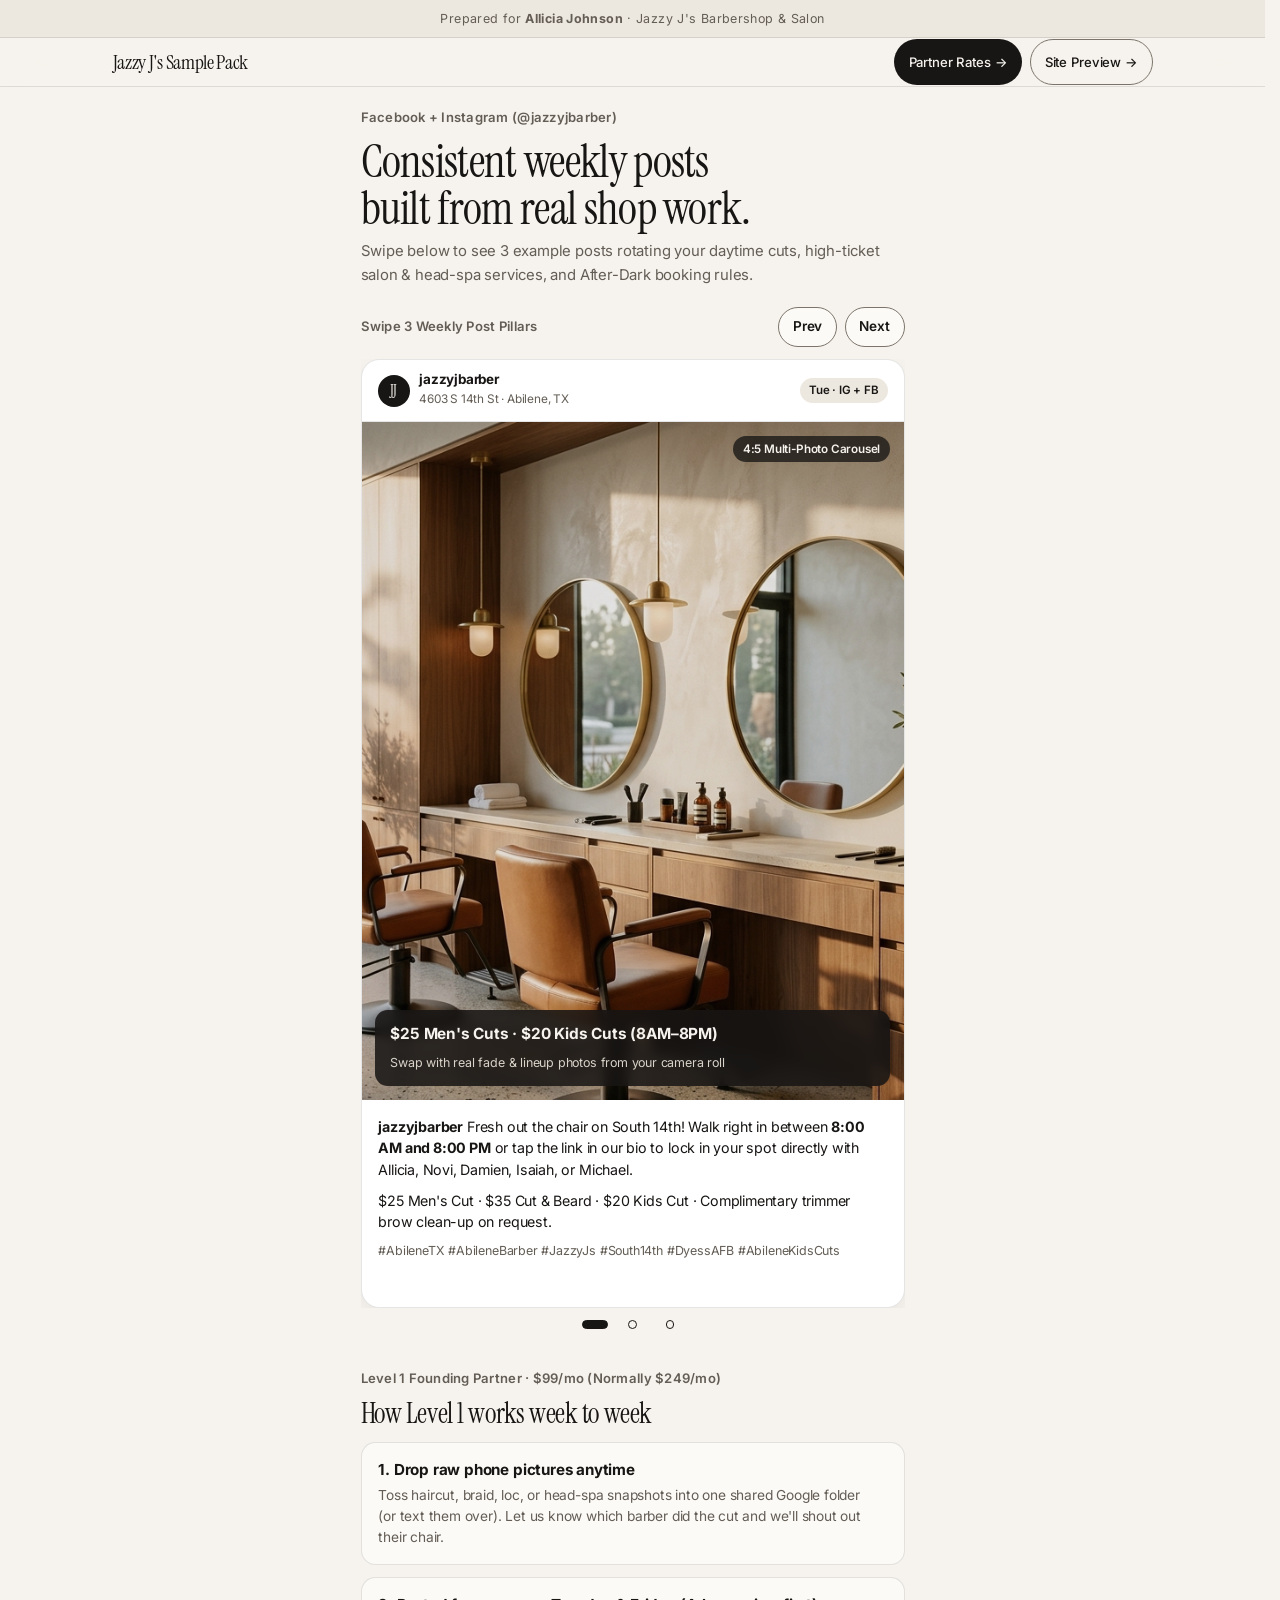
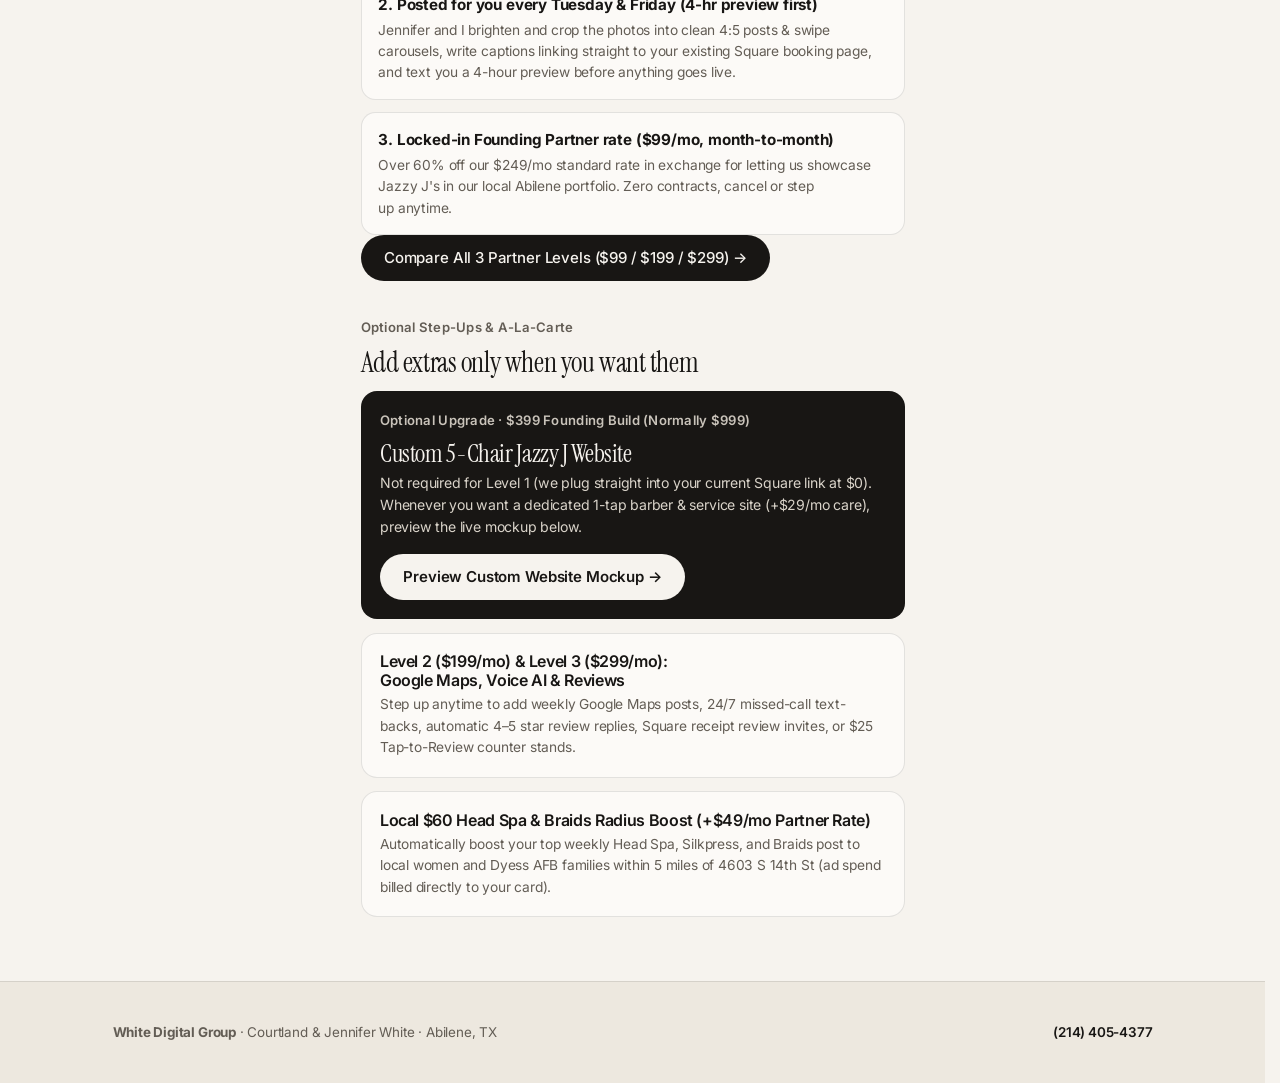
==== commit a421a9c8: "Publish Founding Partner rate sheet (/pricing/) and updated sample pack" ====
--- a/demo/index.html
+++ b/demo/index.html
@@ -253,7 +253,10 @@
   <header class="site-header">
     <div class="header-inner">
       <span class="serif-display" style="font-size: 1.25rem;">Jazzy J's Sample Pack</span>
-      <a class="btn-link btn-secondary" style="font-size: 0.82rem; padding: 0.45rem 0.85rem;" href="../index.html">Full Site Preview &rarr;</a>
+      <div style="display: flex; gap: 0.5rem; flex-wrap: wrap;">
+        <a class="btn-link btn-primary" style="font-size: 0.82rem; padding: 0.45rem 0.85rem;" href="../pricing/">Partner Rates &rarr;</a>
+        <a class="btn-link btn-secondary" style="font-size: 0.82rem; padding: 0.45rem 0.85rem;" href="../index.html">Site Preview &rarr;</a>
+      </div>
     </div>
   </header>
 
@@ -379,49 +382,52 @@
 
     <!-- Simple 3-Step Workflow -->
     <section style="margin-block-end: 2.25rem;">
-      <span class="eyebrow">Zero Hassle Workflow</span>
-      <h2 class="serif-display" style="font-size: 1.75rem; margin-block-end: 0.85rem;">How the haircut trade works</h2>
+      <span class="eyebrow">Level 1 Founding Partner &middot; $99/mo (Normally $249/mo)</span>
+      <h2 class="serif-display" style="font-size: 1.75rem; margin-block-end: 0.85rem;">How Level 1 works week to week</h2>
       <ul class="step-list">
         <li class="step-item">
           <strong>1. Drop raw phone pictures anytime</strong>
-          <p>Toss haircut, braid, loc, or head-spa snapshots into one shared Google folder (or just text them over). Tell us which barber did the cut and we'll tag their chair.</p>
+          <p>Toss haircut, braid, loc, or head-spa snapshots into one shared Google folder (or text them over). Let us know which barber did the cut and we'll shout out their chair.</p>
         </li>
         <li class="step-item">
-          <strong>2. Posted for you every Tuesday &amp; Friday</strong>
-          <p>Jennifer and I brighten and crop the photos into clean 4:5 swipe carousels, write captions with your real prices and hours, and schedule both Facebook and Instagram.</p>
+          <strong>2. Posted for you every Tuesday &amp; Friday (4-hr preview first)</strong>
+          <p>Jennifer and I brighten and crop the photos into clean 4:5 posts &amp; swipe carousels, write captions linking straight to your existing Square booking page, and text you a 4-hour preview before anything goes live.</p>
         </li>
         <li class="step-item">
-          <strong>3. Simple haircut trade ($0 out of pocket)</strong>
-          <p>Covered by haircuts while we feature Jazzy J's as our local Abilene portfolio example.</p>
+          <strong>3. Locked-in Founding Partner rate ($99/mo, month-to-month)</strong>
+          <p>Over 60% off our $249/mo standard rate in exchange for letting us showcase Jazzy J's in our local Abilene portfolio. Zero contracts, cancel or step up anytime.</p>
         </li>
       </ul>
+      <div class="btn-row" style="margin-block-top: 1rem;">
+        <a class="btn-link btn-primary" href="../pricing/">Compare All 3 Partner Levels ($99 / $199 / $299) &rarr;</a>
+      </div>
     </section>
 
     <!-- "More Ideas" Bonus & Future Add-Ons -->
     <section>
-      <span class="eyebrow">Bonus &amp; Future Ideas</span>
-      <h2 class="serif-display" style="font-size: 1.75rem; margin-block-end: 0.85rem;">Other things we can bolt on anytime</h2>
+      <span class="eyebrow">Optional Step-Ups &amp; A-La-Carte</span>
+      <h2 class="serif-display" style="font-size: 1.75rem; margin-block-end: 0.85rem;">Add extras only when you want them</h2>
 
       <div class="idea-card" style="background: #181614; color: #f6f3ee;">
-        <span class="eyebrow" style="color: #c9c3ba;">Ready to Preview Today</span>
-        <h3 class="serif-display" style="font-size: 1.55rem; color: #f6f3ee; margin-block-end: 0.35rem;">1-Tap Barber &amp; Service Website</h3>
+        <span class="eyebrow" style="color: #c9c3ba;">Optional Upgrade &middot; $399 Founding Build (Normally $999)</span>
+        <h3 class="serif-display" style="font-size: 1.55rem; color: #f6f3ee; margin-block-end: 0.35rem;">Custom 5-Chair Jazzy J Website</h3>
         <p style="font-size: 0.88rem; color: #d9d3c9; margin-block-end: 1rem;">
-          Clean mobile Link-in-Bio website where clients tap straight into Square for Allicia, Novi, Damien, Isaiah, or Michael—with Daytime vs. After-Dark rules crystal clear.
+          Not required for Level 1 (we plug straight into your current Square link at $0). Whenever you want a dedicated 1-tap barber &amp; service site (+$29/mo care), preview the live mockup below.
         </p>
-        <a class="btn-link" style="background: #f6f3ee; color: #181614; font-weight: 600;" href="../index.html">Open Full Website Preview &rarr;</a>
+        <a class="btn-link" style="background: #f6f3ee; color: #181614; font-weight: 600;" href="../index.html">Preview Custom Website Mockup &rarr;</a>
       </div>
 
       <div class="idea-card">
-        <h3 style="font-size: 1rem; margin-block-end: 0.25rem;">Google Maps Revival &amp; Tap-to-Review Stands</h3>
+        <h3 style="font-size: 1rem; margin-block-end: 0.25rem;">Level 2 ($199/mo) &amp; Level 3 ($299/mo): Google Maps, Voice AI &amp; Reviews</h3>
         <p class="hint" style="margin: 0; font-size: 0.86rem;">
-          Weekly Google Business photo updates + countertop tap/QR review stands to climb from 31 reviews past 60+ 5-star Google reviews on South 14th St.
+          Step up anytime to add weekly Google Maps posts, 24/7 missed-call text-backs, automatic 4–5 star review replies, Square receipt review invites, or $25 Tap-to-Review counter stands.
         </p>
       </div>
 
       <div class="idea-card" style="margin-block-end: 0;">
-        <h3 style="font-size: 1rem; margin-block-end: 0.25rem;">Local $60 Head Spa &amp; Braids Radius Boost</h3>
+        <h3 style="font-size: 1rem; margin-block-end: 0.25rem;">Local $60 Head Spa &amp; Braids Radius Boost (+$49/mo Partner Rate)</h3>
         <p class="hint" style="margin: 0; font-size: 0.86rem;">
-          Put your best weekly Head Spa, Silkpress, and Braids carousel right in front of local women and Dyess AFB families within 5 miles of the shop.
+          Automatically boost your top weekly Head Spa, Silkpress, and Braids post to local women and Dyess AFB families within 5 miles of 4603 S 14th St (ad spend billed directly to your card).
         </p>
       </div>
     </section>
--- a/static/styles.css
+++ b/static/styles.css
@@ -413,6 +413,58 @@
   justify-content: center;
 }
 
+.hero-micro-trust {
+  font-size: 0.85rem;
+  color: var(--muted);
+  margin-inline: auto;
+  margin-block: 1.05rem 0;
+}
+
+.contrast-grid {
+  display: grid;
+  grid-template-columns: repeat(auto-fit, minmax(min(100%, 18.5rem), 1fr));
+  gap: 1.25rem;
+  align-items: stretch;
+}
+
+.contrast-grid > article {
+  margin-block-end: 0;
+  display: flex;
+  flex-direction: column;
+}
+
+.contrast-card-muted {
+  background: var(--surface-alt);
+  border-color: var(--border-subtle);
+}
+
+.contrast-card-win {
+  border-radius: 1.35rem;
+}
+
+.proof-pill-row {
+  display: flex;
+  flex-wrap: wrap;
+  flex-wrap: balance;
+  gap: 0.5rem;
+  margin-block-top: 0.5rem;
+}
+
+.partner-cap-banner {
+  margin-block-top: 1.5rem;
+  padding: 1.15rem 1.45rem;
+  border-radius: 1rem;
+  background: var(--surface-alt);
+  border: 1px solid var(--border-subtle);
+  font-size: 0.9rem;
+  line-height: 1.5;
+  color: var(--muted);
+}
+
+.partner-cap-banner strong {
+  color: var(--text);
+}
+
 /* Quiet Architectural Metrics Strip (Hairline columns, zero boxes) */
 .quiet-metrics {
   max-inline-size: 68rem;
@@ -611,6 +663,405 @@
   grid-template-columns: repeat(auto-fit, minmax(18rem, 1fr));
   gap: 1.25rem;
   margin-block: 1.25rem 2rem;
+}
+
+.bento-grid-2 {
+  display: grid;
+  grid-template-columns: repeat(auto-fit, minmax(min(100%, 22rem), 1fr));
+  gap: 1.25rem;
+}
+
+.addon-card {
+  display: flex;
+  flex-direction: column;
+  justify-content: space-between;
+  margin-block-end: 0;
+}
+
+.addon-track-header {
+  margin-block-end: 1.15rem;
+}
+
+/* Segmented Billing Cadence Switcher (child-state-based-styling :has() + fallback) */
+.cadence-pill-switcher {
+  display: inline-flex;
+  flex-wrap: wrap;
+  justify-content: center;
+  gap: 0.35rem;
+  margin-block-start: 1.35rem;
+  padding: 0.35rem;
+  border: 1px solid var(--border-subtle);
+  border-radius: 980px;
+  background: var(--surface-alt);
+}
+
+.cadence-pill-option {
+  --pill-bg: transparent;
+  --pill-text: var(--muted);
+  --pill-border: transparent;
+  position: relative;
+  display: inline-flex;
+  align-items: center;
+  gap: 0.45rem;
+  margin: 0;
+  padding: 0.55rem 1.15rem;
+  min-block-size: 2.75rem;
+  border-radius: 980px;
+  border: 1px solid var(--pill-border);
+  background-color: var(--pill-bg);
+  color: var(--pill-text);
+  font-size: 0.88rem;
+  font-weight: 500;
+  cursor: pointer;
+  transition: background-color 0.18s ease, color 0.18s ease, border-color 0.18s ease;
+}
+
+.cadence-pill-option input {
+  position: absolute;
+  inset: 0;
+  inline-size: 100%;
+  block-size: 100%;
+  margin: 0;
+  opacity: 0;
+  cursor: pointer;
+}
+
+.cadence-pill-option:has(input:checked) {
+  --pill-bg: var(--surface);
+  --pill-text: var(--text);
+  --pill-border: var(--border-subtle);
+  box-shadow: var(--shadow-card);
+}
+
+.cadence-pill-option:has(input:focus-visible) {
+  outline: 2px solid var(--link);
+  outline-offset: 2px;
+}
+
+@supports not selector(:has(*)) {
+  .cadence-pill-option.is-active {
+    --pill-bg: var(--surface);
+    --pill-text: var(--text);
+    --pill-border: var(--border-subtle);
+    box-shadow: var(--shadow-card);
+  }
+}
+
+.save-chip {
+  display: inline-block;
+  padding: 0.12rem 0.5rem;
+  margin-inline-start: 0.25rem;
+  border-radius: 980px;
+  background: var(--accent);
+  color: var(--accent-contrast);
+  font-size: 0.75rem;
+  font-weight: 600;
+}
+
+.founding-pill {
+  border-color: var(--text);
+  color: var(--text);
+  padding: 0.35rem 0.9rem;
+  font-size: 0.8rem;
+}
+
+.tier-card-toprow {
+  display: flex;
+  align-items: safe center;
+  justify-content: space-between;
+  gap: 0.5rem;
+  flex-wrap: wrap;
+}
+
+.tier-level-tag {
+  font-size: 0.78rem;
+  font-weight: 600;
+  color: var(--muted);
+  font-variant-numeric: tabular-nums;
+}
+
+.tier-card-carbon .tier-level-tag {
+  color: #a1a1a6;
+}
+
+@media (prefers-color-scheme: dark) {
+  .tier-card-carbon .tier-level-tag {
+    color: #515154;
+  }
+}
+
+.price-strike {
+  font-size: 1.45rem;
+  font-weight: 400;
+  color: var(--muted);
+  text-decoration: line-through;
+  margin-inline-end: 0.35rem;
+}
+
+.tier-card-carbon .price-strike {
+  color: #a1a1a6;
+}
+
+@media (prefers-color-scheme: dark) {
+  .tier-card-carbon .price-strike {
+    color: #6e6e73;
+  }
+}
+
+.roi-payback-line {
+  font-size: 0.85rem;
+  font-weight: 500;
+  color: var(--link);
+  margin-block: 0.25rem 0.85rem;
+}
+
+.tier-card-carbon .roi-payback-line {
+  color: #f5f5f7;
+  opacity: 0.9;
+}
+
+@media (prefers-color-scheme: dark) {
+  .tier-card-carbon .roi-payback-line {
+    color: #1d1d1f;
+  }
+}
+
+.tier-ideal-box {
+  font-size: 0.9rem;
+  line-height: 1.48;
+  color: var(--muted);
+  padding-block-start: 0.75rem;
+  border-block-start: 1px solid var(--border-subtle);
+  margin-block-end: 0;
+}
+
+.tier-card-carbon .tier-ideal-box {
+  color: #d2d2d7;
+  border-block-start-color: rgba(255, 255, 255, 0.14);
+}
+
+@media (prefers-color-scheme: dark) {
+  .tier-card-carbon .tier-ideal-box {
+    color: #3a3a3c;
+    border-block-start-color: rgba(0, 0, 0, 0.12);
+  }
+}
+
+.risk-reversal-strip {
+  display: grid;
+  grid-template-columns: repeat(auto-fit, minmax(16rem, 1fr));
+  gap: 1.25rem;
+  padding: 1.5rem 1.75rem;
+  margin-block: 0 2.75rem;
+  border-radius: 1.25rem;
+  background: var(--surface-alt);
+  border: 1px solid var(--border-subtle);
+}
+
+.risk-pillar {
+  display: flex;
+  flex-direction: column;
+  gap: 0.25rem;
+}
+
+.risk-pillar strong {
+  font-size: 0.95rem;
+  letter-spacing: -0.015em;
+}
+
+.risk-pillar .hint {
+  font-size: 0.86rem;
+}
+
+.tier-subtitle {
+  font-size: 0.9rem;
+  color: var(--muted);
+  margin-block: 0 0.25rem;
+}
+
+.tier-card-carbon .tier-subtitle {
+  color: #a1a1a6;
+}
+
+@media (prefers-color-scheme: dark) {
+  .tier-card-carbon .tier-subtitle {
+    color: #515154;
+  }
+}
+
+/* Progressive Disclosure Accordions (accordion guide compliant: left marker, ::details-content, no nested headings) */
+.clean-accordion {
+  display: grid;
+  gap: 0.65rem;
+  margin-block-top: 1.5rem;
+}
+
+.clean-accordion > details,
+.builder-drawer {
+  border: 1px solid var(--border-subtle);
+  border-radius: 1rem;
+  background: var(--surface);
+}
+
+.builder-drawer {
+  margin-block-top: 1.15rem;
+  background: var(--surface-alt);
+}
+
+.clean-accordion > details > summary,
+.builder-drawer > summary {
+  list-style: none;
+  display: flex;
+  align-items: safe center;
+  gap: 0.65ch;
+  padding: 1rem 1.25rem;
+  min-block-size: 3rem;
+  font-size: 0.94rem;
+  font-weight: 600;
+  letter-spacing: -0.015em;
+  color: var(--text);
+  cursor: pointer;
+}
+
+.clean-accordion > details > summary::-webkit-details-marker,
+.builder-drawer > summary::-webkit-details-marker {
+  display: none;
+}
+
+.clean-accordion > details > summary::before,
+.builder-drawer > summary::before {
+  content: "";
+  inline-size: 0.95em;
+  block-size: 0.95em;
+  flex-shrink: 0;
+  background-color: currentColor;
+  mask: url("data:image/svg+xml,%3Csvg xmlns='http://www.w3.org/2000/svg' viewBox='0 0 16 16'%3E%3Cpath fill='black' d='M3.22 5.72a.75.75 0 0 1 1.06 0L8 9.44l3.72-3.72a.75.75 0 1 1 1.06 1.06l-4.25 4.25a.75.75 0 0 1-1.06 0L3.22 6.78a.75.75 0 0 1 0-1.06Z'/%3E%3C/svg%3E") no-repeat center / contain;
+  -webkit-mask: url("data:image/svg+xml,%3Csvg xmlns='http://www.w3.org/2000/svg' viewBox='0 0 16 16'%3E%3Cpath fill='black' d='M3.22 5.72a.75.75 0 0 1 1.06 0L8 9.44l3.72-3.72a.75.75 0 1 1 1.06 1.06l-4.25 4.25a.75.75 0 0 1-1.06 0L3.22 6.78a.75.75 0 0 1 0-1.06Z'/%3E%3C/svg%3E") no-repeat center / contain;
+  rotate: -90deg;
+}
+
+.clean-accordion > details > summary:dir(rtl)::before,
+.builder-drawer > summary:dir(rtl)::before {
+  rotate: 90deg;
+}
+
+.clean-accordion > details[open] > summary::before,
+.builder-drawer[open] > summary::before {
+  rotate: 0deg;
+}
+
+@media (prefers-reduced-motion: no-preference) {
+  .clean-accordion > details > summary::before,
+  .builder-drawer > summary::before {
+    transition: rotate 0.2s ease;
+  }
+}
+
+.clean-accordion > details::details-content,
+.builder-drawer::details-content {
+  interpolate-size: allow-keywords;
+  overflow: clip;
+  contain: layout;
+}
+
+.clean-accordion > details:not([open])::details-content,
+.builder-drawer:not([open])::details-content {
+  block-size: 0;
+}
+
+@media (prefers-reduced-motion: no-preference) {
+  .clean-accordion > details::details-content,
+  .builder-drawer::details-content {
+    transition: block-size, content-visibility, display;
+    transition-duration: 0.24s;
+    transition-timing-function: ease-in-out;
+    transition-behavior: allow-discrete;
+  }
+}
+
+.accordion-body {
+  padding: 0.25rem 1.25rem 1.35rem;
+}
+
+.faq-compact-grid {
+  display: grid;
+  grid-template-columns: repeat(auto-fit, minmax(min(100%, 18rem), 1fr));
+  gap: 1.25rem;
+}
+
+.faq-compact-grid p {
+  margin-block: 0.25rem 0;
+  font-size: 0.9rem;
+}
+
+.compact-addon-grid {
+  display: grid;
+  grid-template-columns: repeat(auto-fit, minmax(min(100%, 17rem), 1fr));
+  gap: 1rem;
+  margin-block-top: 0.75rem;
+}
+
+.addon-card-compact {
+  display: flex;
+  flex-direction: column;
+  justify-content: space-between;
+  padding: 1.35rem 1.45rem;
+  margin-block-end: 0;
+  gap: 0.85rem;
+}
+
+.addon-card-compact h3 {
+  font-size: 1.05rem;
+  margin-block-end: 0;
+}
+
+.addon-card-compact .hint {
+  font-size: 0.88rem;
+  margin-block: 0.35rem 0;
+}
+
+.addon-top-line {
+  display: flex;
+  align-items: baseline;
+  justify-content: space-between;
+  gap: 0.75rem;
+}
+
+.addon-price-pill {
+  font-variant-numeric: tabular-nums;
+  white-space: nowrap;
+  font-size: 1.05rem;
+}
+
+.addon-strike {
+  font-weight: 400;
+  color: var(--muted);
+  text-decoration: line-through;
+  font-size: 0.88rem;
+  margin-inline-end: 0.2rem;
+}
+
+.btn-compact {
+  min-block-size: 2.35rem;
+  padding: 0.4rem 1rem;
+  font-size: 0.85rem;
+  align-self: flex-start;
+}
+
+.compact-two-col {
+  display: grid;
+  grid-template-columns: repeat(auto-fit, minmax(11rem, 1fr));
+  gap: 0.65rem;
+}
+
+.choice-compact {
+  align-items: safe center;
+  min-block-size: 2.85rem;
+  padding: 0.68rem 0.95rem;
+}
+
+.choice-compact input {
+  margin-block-start: 0;
 }
 
 .price-big {
